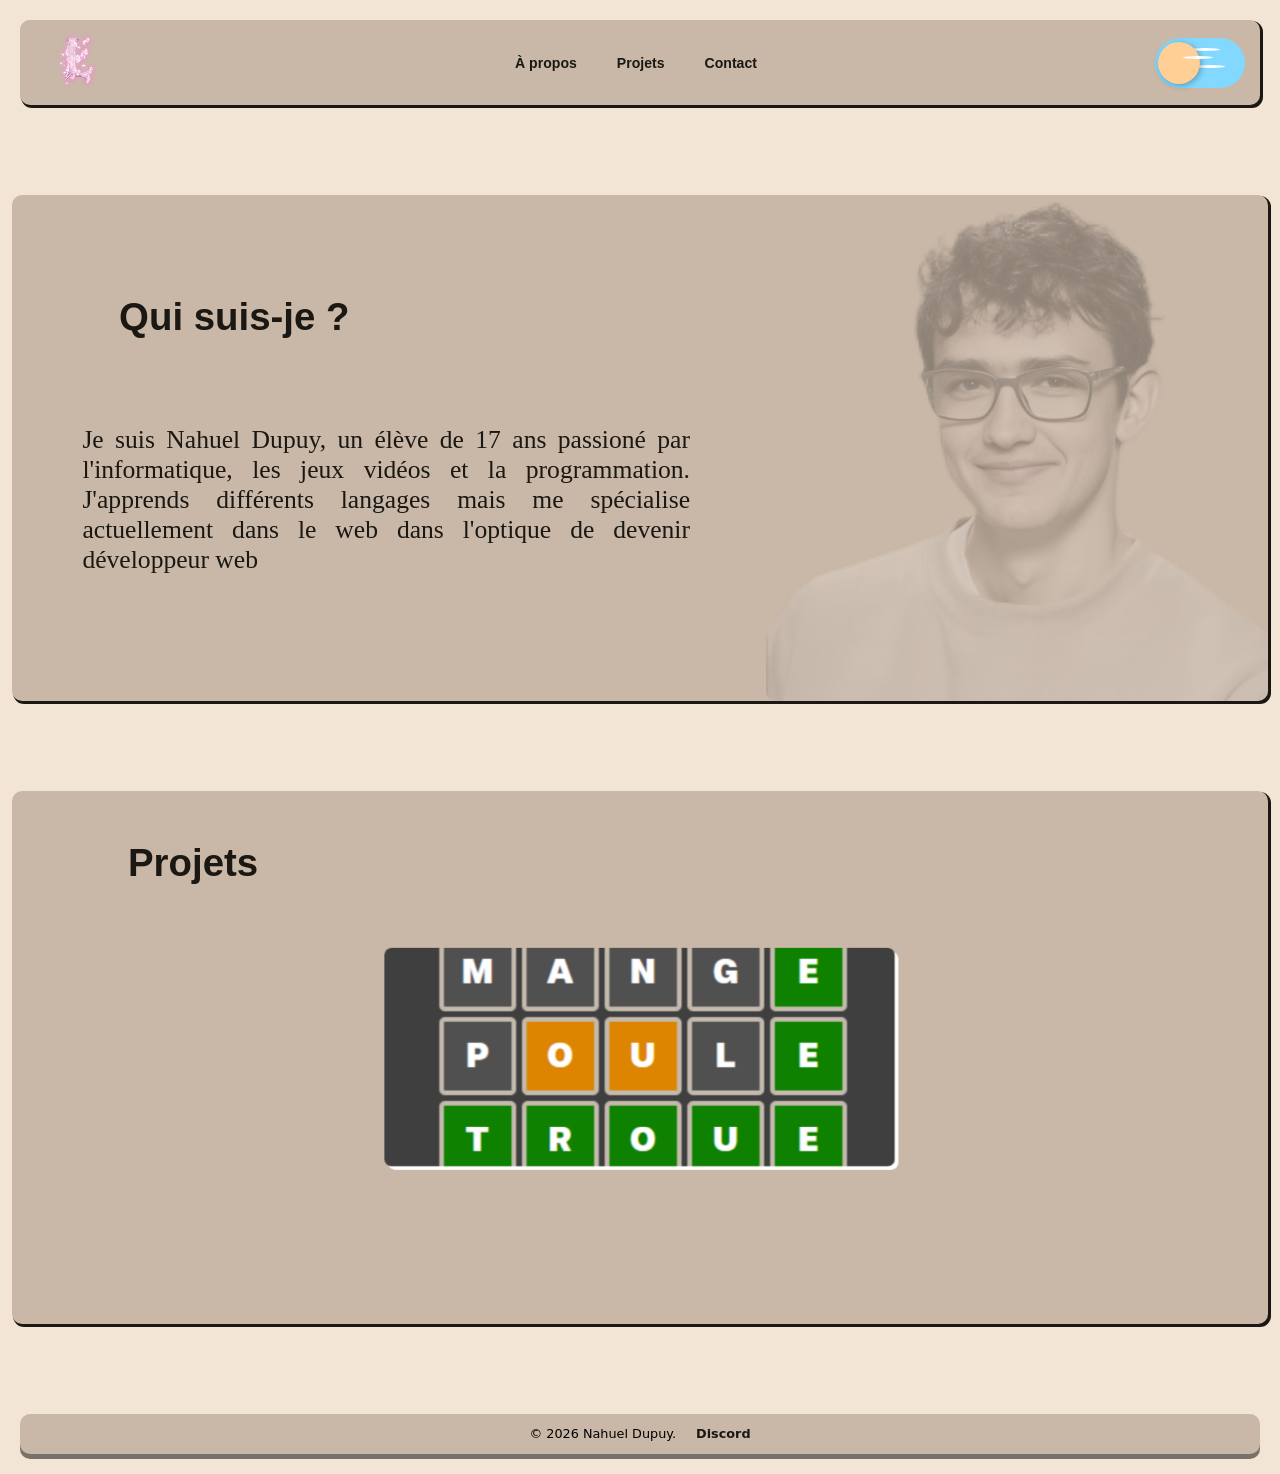
==== main/index.html @ 595ccc43 "structure" ====
<!DOCTYPE html>
<html lang="fr">

<head>
    <meta charset="UTF-8">
    <meta name="viewport" content="width=device-width, initial-scale=1.0">
    <title>Leuhan Hub</title> <!-- Site : leuhanhub.fr-->
    <link rel="stylesheet" href="style.css">
    <script src="script.js" defer></script>
    <link rel="icon" type="image/png" href="assets/logo.png">
</head>

<body>
    <header> <!-- Menu de navigation -->
        <nav class="menu">
            <div class="burger">
                    <label class="hamburger">
                        <input type="checkbox" />
                        <svg viewBox="0 0 32 32">
                            <path class="line line-top-bottom"
                                d="M27 10 13 10C10.8 10 9 8.2 9 6 9 3.5 10.8 2 13 2 15.2 2 17 3.8 17 6L17 26C17 28.2 18.8 30 21 30 23.2 30 25 28.2 25 26 25 23.8 23.2 22 21 22L7 22">
                            </path>
                            <path class="line" d="M7 16 27 16"></path>
                        </svg>
                    </label>
                <ul id="burger_links">
                <li><a href="#about"><b>À propos</b></a></li>
                <li><a href="#projects"><b>Projets</b></a></li>
                <li><a href="#contact"><b>Contact</b></a></li>
            </ul>
            </div>
            <a onclick="window.scrollTo({ top: 0, behavior: 'smooth' })" class="logo">
                <img src="../assets/logo.png" alt="Logo de Leuhan">
            </a>
            <ul id="links">
                <li><a href="#about"><b>À propos</b></a></li>
                <li><a href="#projects"><b>Projets</b></a></li>
                <li><a href="#contact"><b>Contact</b></a></li>
            </ul>
            <div class="theme-toggle">
                <div class="toggleWrapper">
                    <input class="input" id="dn" type="checkbox" checked />
                    <label class="toggle" for="dn">
                        <span class="toggle__handler">
                            <span class="crater crater--1"></span>
                            <span class="crater crater--2"></span>
                            <span class="crater crater--3"></span>
                        </span>
                        <span class="star star--1"></span>
                        <span class="star star--2"></span>
                        <span class="star star--3"></span>
                        <span class="star star--4"></span>
                        <span class="star star--5"></span>
                        <span class="star star--6"></span>
                    </label>
                </div>
            </div>
        </nav>
    </header>
    <section id="about">
        <div class="intro">
            <h1>Qui suis-je ?</h1>
            <br>
            <p>
                Je suis Nahuel Dupuy, un élève de 17 ans passioné par l'informatique, les jeux vidéos et la
                programmation.
                J'apprends différents langages mais me spécialise actuellement dans le web dans l'optique de devenir
                développeur web
            </p>

            <!-- <div class="card">
                <div class="caption">
                    <h3>Nahuel Dupuy</h3>
                    <p>élève</p>
                </div>
            </div> -->
        </div>
        <div class="img"></div>
    </section>
    <section id="projects">
        <h1 style="z-index: 5;">Projets</h1>
        <div class="table">
            <div class="arrow" id="left_arrow"></div>
            <div class="carousel">
                <div class="carousel-track">
                    <a class="carousel-item" id="slide1" href="/games/wordle/">
                        <div class="carousel-caption">
                            <h3>Wordle</h3>
                            <p>Jeu inspiré du Motus, créé en HTML, CSS et JavaScript.</p>
                        </div>
                    </a>
                    <!-- <div class="carousel-item" id="slide2" onclick="" target="_blank">
                        <div class="carousel-caption">
                            <h3>à venir</h3>
                            <p>à venir</p>
                        </div> -->
                </div>
            </div>
            <div class="arrow" id="right_arrow"></div>
        </div>
    </section>
    <footer id="contact">
        <p>© 2026 Nahuel Dupuy.</p>
        <ul>
            <li>
                <a href="https://discord.com/users/343435951621537792" target="_blank">Discord</a>
            </li>
            <!-- <li>
                <a href="mailto:support@leuhan.xyz" target="_blank">Email</a>
            </li> -->
        </ul>
    </footer>
    <div class="top_button" id="top_button">
        <button class="button" onclick="window.scrollTo({ top: 0, behavior: 'smooth' })">
            <svg viewBox="0 0 384 512" class="svgIcon">
                <path
                    d="M214.6 41.4c-12.5-12.5-32.8-12.5-45.3 0l-160 160c-12.5 12.5-12.5 32.8 0 45.3s32.8 12.5 45.3 0L160 141.2V448c0 17.7 14.3 32 32 32s32-14.3 32-32V141.2L329.4 246.6c12.5 12.5 32.8 12.5 45.3 0s12.5-32.8 0-45.3l-160-160z">
                </path>
            </svg>
        </button>
    </div>
</body>

</html>
---- main/style.css ----
:root {
    --primary: #f2e5d5;
    --secondary: #c9b8a7;
    --text-color: #1b1813;
    --selection: #b55bff;
}

@font-face {
    font-family: 'Nevanta';
    src: "../assets/NevantaExtraBold-9MdV5.otf";
}

@font-face {
    font-family: 'Numbers';
    src: "../assets/MomcakeThin-9Y6aZ.otf";
}

html {
    scroll-padding-top: 80px;
    scroll-behavior: smooth;
    scrollbar-width: none;
    overflow-x: hidden;
}

body {
    display: flex;
    flex-direction: column;
    background-color: var(--primary);
    font-family: 'Nevanta', sans-serif;
    font-size: 1vw;
    padding: 20px;
    margin: 0;
    gap: 10vh;
    align-items: center;
    justify-content: center;
    z-index: 1;
}

.dark-mode {
    --primary: #45362c;
    --secondary: #80735e;
    --text-color: antiquewhite;
}

header {
    position: sticky;
    width: 100%;
    height: fit-content;
    top: 0px;
    background-color: var(--secondary);
    border-radius: 10px;
    text-align: center;
    z-index: 100;
}

.menu {
    display: flex;
    align-items: center;
    justify-content: space-between;
    height: fit-content;
    padding: 0 10px;
    border-radius: 10px;
    background-color: var(--secondary);
    box-shadow: 2px 2px 0px 1px var(--text-color);
    z-index: 100;
}

.menu .logo {
    width: 8vh;
}

.menu ul {
    display: flex;
    gap: 20px;
    list-style: none;
    margin: 0;
    padding: 0;
    flex: 1;
    justify-content: center;
}

.theme-toggle {
    position: static;
    display: flex;
    align-items: center;
    background-color: transparent;
}

.logo img {
    width: 100%;
    height: auto;
}

.menu a {
    text-decoration: none;
    color: var(--text-color);
    border-radius: 5px;
    font-size: 1.1em;
    padding: 5px 10px;
    transition: 0.2s;
    cursor: pointer;
}

.menu a:hover:not(.logo) {
    background-color: var(--primary);
    color: var(--selection);
    transition: all 0.2s ease;
}

.menu ul li {
    display: inline-block;
    width: fit-content;
}

.toggleWrapper {
    display: flex;
    position: relative;
    padding: 5px;
    transform: none;
}

.toggleWrapper .input {
    display: none;
    position: absolute;
}

.toggle {
    cursor: pointer;
    display: inline-block;
    position: relative;
    width: 90px;
    height: 50px;
    background-color: #83d8ff;
    align-content: center;
    justify-content: center;
    border-radius: 84px;
    transition: background-color 200ms cubic-bezier(0.445, 0.05, 0.55, 0.95);
}

.toggle__handler {
    display: inline-block;
    z-index: 1;
    width: 47%;
    aspect-ratio: 1/1;
    background-color: #ffcf96;
    border-radius: 50px;
    box-shadow: 0 2px 6px rgba(0, 0, 0, 0.3);
    transition: all 400ms cubic-bezier(0.68, -0.55, 0.265, 1.55);
    position: absolute;
    left: 3px;
    transform: translateY(-50%) rotate(-45deg);
}

.toggle__handler .crater {
    position: absolute;
    background-color: #e8cda5;
    opacity: 0;
    transition: opacity 200ms ease-in-out;
    border-radius: 100%;
}

.toggle__handler .crater--1 {
    top: 18px;
    left: 10px;
    width: 4px;
    height: 4px;
}

.toggle__handler .crater--2 {
    top: 28px;
    left: 22px;
    width: 6px;
    height: 6px;
}

.toggle__handler .crater--3 {
    top: 10px;
    left: 25px;
    width: 8px;
    height: 8px;
}

.star {
    position: absolute;
    background-color: #fff;
    transition: all 300ms cubic-bezier(0.445, 0.05, 0.55, 0.95);
    border-radius: 50%;
}

.star--1 {
    top: 10px;
    left: 35px;
    z-index: 0;
    width: 30px;
    height: 3px;
}

.star--2 {
    top: 18px;
    left: 28px;
    z-index: 1;
    width: 30px;
    height: 3px;
}

.star--3 {
    top: 27px;
    left: 40px;
    z-index: 0;
    width: 30px;
    height: 3px;
}

.star--4,
.star--5,
.star--6 {
    opacity: 0;
    transition: all 300ms 0 cubic-bezier(0.445, 0.05, 0.55, 0.95);
}

.star--4 {
    top: 16px;
    left: 11px;
    z-index: 0;
    width: 2px;
    height: 2px;
    transform: translate3d(3px, 0, 0);
}

.star--5 {
    top: 32px;
    left: 17px;
    z-index: 0;
    width: 3px;
    height: 3px;
    transform: translate3d(3px, 0, 0);
}

.star--6 {
    top: 36px;
    left: 28px;
    z-index: 0;
    width: 2px;
    height: 2px;
    transform: translate3d(3px, 0, 0);
}

.input:checked+.toggle {
    background-color: #749dd6;
}

.input:checked+.toggle .toggle__handler {
    background-color: #ffe5b5;
    left: calc(50%);
    transform: translateY(-50%) rotate(0);
}

.input:checked+.toggle .toggle__handler .crater {
    opacity: 1;
}

.input:checked+.toggle .star--1 {
    width: 2px;
    height: 2px;
}

.input:checked+.toggle .star--2 {
    width: 4px;
    height: 4px;
    transform: translate3d(-5px, 0, 0);
}

.input:checked+.toggle .star--3 {
    width: 2px;
    height: 2px;
    transform: translate3d(-7px, 0, 0);
}

.input:checked+.toggle .star--4,
.input:checked+.toggle .star--5,
.input:checked+.toggle .star--6 {
    opacity: 1;
    transform: translate3d(0, 0, 0);
}

.input:checked+.toggle .star--4 {
    transition: all 300ms 200ms cubic-bezier(0.445, 0.05, 0.55, 0.95);
}

.input:checked+.toggle .star--5 {
    transition: all 300ms 300ms cubic-bezier(0.445, 0.05, 0.55, 0.95);
}

.input:checked+.toggle .star--6 {
    transition: all 300ms 400ms cubic-bezier(0.445, 0.05, 0.55, 0.95);
}

.theme-toggle {
    transform: scale(1);
    transition: 0.2s ease-out;
}

.theme-toggle:hover {
    transform: scale(1.05);
    transition: 0.2s ease-out;
}

.burger {
    display: none;
    position: absolute;
    right: 10px;

    .hamburger {
        cursor: pointer;
    }

    .hamburger input {
        display: none;
    }

    .hamburger svg {
        /* The size of the SVG defines the overall size */
        height: 3em;
        /* Define the transition for transforming the SVG */
        transition: transform 400ms cubic-bezier(0.4, 0, 0.2, 1);
    }

    .line {
        fill: none;
        stroke: var(--text-color);
        stroke-linecap: round;
        stroke-linejoin: round;
        stroke-width: 3;
        /* Define the transition for transforming the Stroke */
        transition:
            stroke-dasharray 400ms cubic-bezier(0.4, 0, 0.2, 1),
            stroke-dashoffset 400ms cubic-bezier(0.4, 0, 0.2, 1);
    }

    .line-top-bottom {
        stroke-dasharray: 12 63;
    }

    .hamburger input:checked+svg {
        transform: rotate(-45deg);
    }

    .hamburger input:checked+svg .line-top-bottom {
        stroke-dasharray: 20 300;
        stroke-dashoffset: -32.42;
    }

}

section {
    width: 98%;
    height: max-content;
    padding: 50px 20px;
    text-align: center;
    background-color: var(--secondary);
    color: var(--text-color);
    font-family: 'Nevanta', 'Arial', sans-serif;
    border-radius: 10px;
    box-shadow: 2px 2px 0px 1px var(--text-color);
    scroll-margin-top: 5vh;
    overflow: visible;
}

section h1 {
    text-align: start;
    margin-top: 0;
    margin-right: 50%;
}

#about {
    display: flex;
    position: relative;
    align-items: center;
    justify-content: space-between;
    gap: 20px;
}

.intro {
    display: flex;
    width: 50%;
    padding: 50px;
    flex-direction: column;
    align-items: center;
    justify-content: space-between;
    font-size: 2em;
}

.intro p {
    font-family: cursive;
    display: block;
    text-align: justify;
}

#about .img {
    display: block;
    position: absolute;
    bottom: 0px;
    right: 0px;
    width: 40%;
    height: 100%;
    background-image: url("../assets/profile.png");
    background-size: cover;
    background-position: center 20%;
    border-radius: 10px;
    transition: all 0.2s ease;
    z-index: 3;
    filter: grayscale(0.7);
    opacity: 0.3;
}

::selection {
    color: var(--selection);
}

#projects {
    gap: 50px;
    overflow-x: hidden;
    align-items: center;
    justify-content: center;
}

 #projects h1 {
    position: absolute;
     font-size: 3em;
     left: 10%;
 }


.carousel {
    position: relative;
    overflow: hidden;
    width: 100%;
    padding: 60px 100%;
    scale: 0.7;
    font-size: 1.2vw;
}


.carousel-track {
    display: flex;
    gap: 0px;
    transition: transform 0.6s cubic-bezier(0.22, 1, 0.36, 1);
    will-change: transform;
}




#projects .table {
    display: grid;
    width: 100%;
    grid-template-columns: 1fr 3fr 1fr;
    align-items: center;
    justify-items: center;
}

#projects .arrow {
    display: block;
    content: url('../assets/arrow.svg');
    scale: 2 2;
    border-radius: 5px;
    cursor: pointer;
    transition: all 0.2s ease;
    z-index: 3;
}

#projects .arrow:hover {
    scale: 2.2 2.2;
}

#left_arrow {
    opacity: 0;
    cursor: default;
    transform: scaleX(-1);
}

.carousel-item {
    display: flex;
    flex-direction: column;
    width: 80%;
    aspect-ratio: 7/3;
    background-image: linear-gradient(45deg, rgba(0, 145, 255, 1) 0%, rgba(163, 92, 250, 1) 50%, rgba(255, 143, 249, 1) 100%);
    background-size: cover;
    background-position: center;
    box-shadow: 5px 5px 0px rgb(255, 255, 255);
    text-decoration: none;
    color: #1b1813;
    border-radius: 10px;
    position: relative;
    text-align: center;
    justify-content: end;
    transition: all 0.2s ease;
    overflow: hidden;
    min-width: 100%;
    flex: 0 0 70%;
    /* largeur de la slide centrale */
    opacity: 1;
    transform: scale(0.65);
    transition:
        transform 0.6s cubic-bezier(0.22, 1, 0.36, 1),
        opacity 0.4s ease,
        box-shadow 0.2s ease;
    z-index: 2;
    filter: blur(10px);
}

.carousel-item .carousel-caption {
    display: block;
    width: 100%;
    height: 0%;
    background-color: rgba(255, 242, 225, 0.5);
    backdrop-filter: blur(10px);
    font-weight: 700;
    font-size: 1.3em;
    text-transform: capitalize;
    transition: all 0.2s ease;

    h3 {
        color: rgb(154, 76, 255);
    }
}

.carousel-item.active {
    opacity: 1;
    transform: scale(1);
    z-index: 2;
    filter: blur(0px);
    cursor: pointer;
}

#slide1 {
    background-image: url("../assets/wordle-background.png");
}

.carousel-item.active:hover {
    transform: scale(1.05) rotate(-2deg);
    box-shadow: -20px 20px 5px rgb(0, 0, 0);
    transition: all 0.2s ease;

    .carousel-caption {
        height: 40%;
        transition: all 0.2s ease;
    }
}

.top_button {
    position: fixed;
    bottom: 100px;
    right: 10px;
    z-index: 1000;
    opacity: 0;
    visibility: visible;
    transform: translateY(50px);
    transition: all 0.4s ease;
}

.button {
    width: 50px;
    height: 50px;
    border-radius: 50%;
    background: linear-gradient(rgb(227, 203, 255), rgba(252, 235, 252, 1));
    border: none;
    font-weight: 600;
    display: flex;
    align-items: center;
    justify-content: center;
    box-shadow: 0px 0px 0px 4px rgba(180, 160, 255, 0.253);
    cursor: pointer;
    transition-duration: 0.3s;
    overflow: hidden;
    position: relative;
}

.svgIcon {
    display: inline-block;
    width: 12px;
    transition-duration: 0.3s;
}

.svgIcon path {
    fill: #7a18e5;
}

.button:hover {
    scale: 1.2;
}

.button:hover .svgIcon {
    animation: bounce 1s infinite ease-in-out;
}

@keyframes bounce {
    0% {
        transform: translateY(0px);
    }

    50% {
        transform: translateY(-10px);
    }

    100% {
        transform: translateY(0px);
    }
}

.button:active .svgIcon {
    transform: translateY(5px);
}

footer {
    display: flex;
    flex-direction: row;
    justify-content: center;
    align-items: center;
    gap: 20px;
    width: 100%;
    text-align: center;
    background-color: var(--secondary);
    border-radius: 10px;
    box-shadow: 0 5px 0px rgba(0, 0, 0, 0.5);
    font-family: system-ui, -apple-system, BlinkMacSystemFont, 'Segoe UI', Roboto, Oxygen, Ubuntu, Cantarell, 'Open Sans', 'Helvetica Neue', sans-serif;
}

footer a {
    color: var(--text-color);
    text-decoration: none;
    font-weight: 600;
}

footer a:hover {
    color: var(--selection);
    transition: 0.2s;
}

footer ul {
    list-style: none;
    padding: 0;
    margin: 0;
    display: flex;
    gap: 20px;
    justify-content: center;
}

@media (max-width: 800px) {

    .menu {
        position: fixed;
        top: 0;
        left: 0;
        width: 100%;
        padding: 0;
        border-radius: 0 0 10px 10px;
        box-shadow: 0 5px 0px var(--text-color);
    }

    .menu #links, .theme-toggle {
        display: none;
    }

    .menu .burger {
        display: block;
        margin-right: 5%;
        scale: 3;
    }
    
    .burger input:checked .menu{
        height: 100vh;
    }

    .burger #burger_links {
        display: none;
    }
    
    #about {
        flex-direction: column;
    }

}

* {
    user-select: none;
}
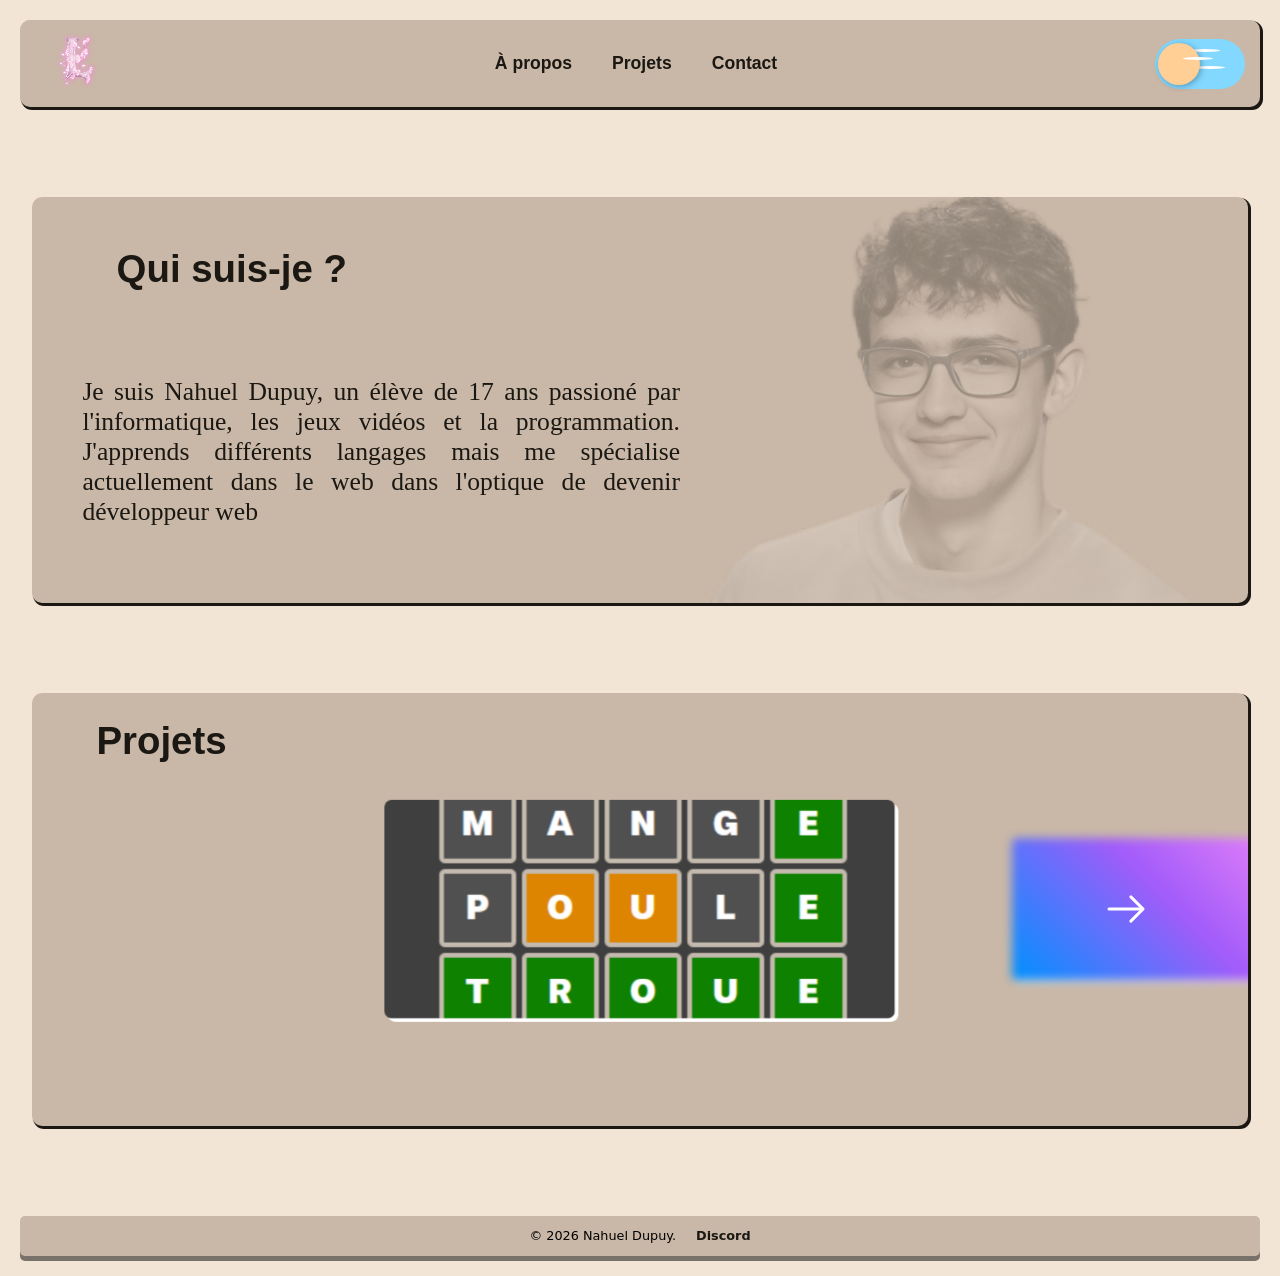
==== commit d29329a9: "port to mobile" ====
--- a/main/index.html
+++ b/main/index.html
@@ -11,27 +11,24 @@
 </head>
 
 <body>
-    <header> <!-- Menu de navigation -->
-        <nav class="menu">
-            <div class="burger">
-                    <label class="hamburger">
-                        <input type="checkbox" />
-                        <svg viewBox="0 0 32 32">
-                            <path class="line line-top-bottom"
-                                d="M27 10 13 10C10.8 10 9 8.2 9 6 9 3.5 10.8 2 13 2 15.2 2 17 3.8 17 6L17 26C17 28.2 18.8 30 21 30 23.2 30 25 28.2 25 26 25 23.8 23.2 22 21 22L7 22">
-                            </path>
-                            <path class="line" d="M7 16 27 16"></path>
-                        </svg>
-                    </label>
-                <ul id="burger_links">
-                <li><a href="#about"><b>À propos</b></a></li>
-                <li><a href="#projects"><b>Projets</b></a></li>
-                <li><a href="#contact"><b>Contact</b></a></li>
-            </ul>
-            </div>
+<header> <!-- Menu de navigation -->
+    <nav class="menu">
+        <div class="pc-menu">
             <a onclick="window.scrollTo({ top: 0, behavior: 'smooth' })" class="logo">
                 <img src="../assets/logo.png" alt="Logo de Leuhan">
             </a>
+            <div class="burger" id="burger_button">
+                <label class="hamburger">
+                    <input type="checkbox" id="burger-check"/>
+                    <svg viewBox="0 0 32 32">
+                        <path class="line line-top-bottom"
+                              d="M27 10 13 10C10.8 10 9 8.2 9 6 9 3.5 10.8 2 13 2 15.2 2 17 3.8 17 6L17 26C17 28.2 18.8 30 21 30 23.2 30 25 28.2 25 26 25 23.8 23.2 22 21 22L7 22">
+                        </path>
+                        <path class="line" d="M7 16 27 16"></path>
+                    </svg>
+                </label>
+            </div>
+
             <ul id="links">
                 <li><a href="#about"><b>À propos</b></a></li>
                 <li><a href="#projects"><b>Projets</b></a></li>
@@ -39,7 +36,7 @@
             </ul>
             <div class="theme-toggle">
                 <div class="toggleWrapper">
-                    <input class="input" id="dn" type="checkbox" checked />
+                    <input class="input" id="dn" type="checkbox" checked/>
                     <label class="toggle" for="dn">
                         <span class="toggle__handler">
                             <span class="crater crater--1"></span>
@@ -55,70 +52,108 @@
                     </label>
                 </div>
             </div>
-        </nav>
-    </header>
-    <section id="about">
-        <div class="intro">
-            <h1>Qui suis-je ?</h1>
-            <br>
-            <p>
-                Je suis Nahuel Dupuy, un élève de 17 ans passioné par l'informatique, les jeux vidéos et la
-                programmation.
-                J'apprends différents langages mais me spécialise actuellement dans le web dans l'optique de devenir
-                développeur web
-            </p>
-
-            <!-- <div class="card">
-                <div class="caption">
-                    <h3>Nahuel Dupuy</h3>
-                    <p>élève</p>
-                </div>
-            </div> -->
         </div>
-        <div class="img"></div>
-    </section>
-    <section id="projects">
-        <h1 style="z-index: 5;">Projets</h1>
-        <div class="table">
-            <div class="arrow" id="left_arrow"></div>
-            <div class="carousel">
-                <div class="carousel-track">
-                    <a class="carousel-item" id="slide1" href="/games/wordle/">
-                        <div class="carousel-caption">
-                            <h3>Wordle</h3>
-                            <p>Jeu inspiré du Motus, créé en HTML, CSS et JavaScript.</p>
-                        </div>
-                    </a>
-                    <!-- <div class="carousel-item" id="slide2" onclick="" target="_blank">
-                        <div class="carousel-caption">
-                            <h3>à venir</h3>
-                            <p>à venir</p>
-                        </div> -->
-                </div>
+        <div class="mobile-menu" id="mobile-menu">
+            <ul id="burger_links">
+                <li><a href="#about"><b>À propos</b></a></li>
+                <li><a href="#projects"><b>Projets</b></a></li>
+                <li><a href="#contact"><b>Contact</b></a></li>
+            </ul>
+        </div>
+    </nav>
+</header>
+<section id="about">
+    <div class="intro">
+        <h1>Qui suis-je ?</h1>
+        <br>
+        <p>
+            Je suis Nahuel Dupuy, un élève de 17 ans passioné par l'informatique, les jeux vidéos et la
+            programmation.
+            J'apprends différents langages mais me spécialise actuellement dans le web dans l'optique de devenir
+            développeur web
+        </p>
+    </div>
+    <div class="img"></div>
+</section>
+<section id="projects">
+    <h1 style="z-index: 5;">Projets</h1>
+    <div class="table">
+        <div class="arrow" id="left_arrow"></div>
+        <div class="carousel">
+            <div class="carousel-track">
+                <a class="carousel-item" id="slide1" href="/games/wordle/">
+                    <div class="carousel-caption">
+                        <h3>Wordle</h3>
+                        <p>Jeu inspiré du Motus, créé en HTML, CSS et JavaScript.</p>
+                    </div>
+                </a>
+                <a class="carousel-item" id="slide2" onclick="" target="_blank">
+                    <div class="carousel-caption">
+                        <h3>Titre</h3>
+                        <p>Caption</p>
+                    </div>
+                </a>
+                <a class="carousel-item" id="slide2" onclick="" target="_blank">
+                    <div class="carousel-caption">
+                        <h3>Titre</h3>
+                        <p>Caption</p>
+                    </div>
+                </a>
+                <a class="carousel-item" id="slide2" onclick="" target="_blank">
+                    <div class="carousel-caption">
+                        <h3>Titre</h3>
+                        <p>Caption</p>
+                    </div>
+                </a>
+                <a class="carousel-item" id="slide2" onclick="" target="_blank">
+                    <div class="carousel-caption">
+                        <h3>Titre</h3>
+                        <p>Caption</p>
+                    </div>
+                </a>
+                <a class="carousel-item" id="slide2" onclick="" target="_blank">
+                    <div class="carousel-caption">
+                        <h3>Titre</h3>
+                        <p>Caption</p>
+                    </div>
+                </a>
+                <a class="carousel-item" id="slide2" onclick="" target="_blank">
+                    <div class="carousel-caption">
+                        <h3>Titre</h3>
+                        <p>Caption</p>
+                    </div>
+                </a>
+                <a class="carousel-item" id="slide2" onclick="" target="_blank">
+                    <div class="carousel-caption">
+                        <h3>Titre</h3>
+                        <p>Caption</p>
+                    </div>
+                </a>
             </div>
-            <div class="arrow" id="right_arrow"></div>
         </div>
-    </section>
-    <footer id="contact">
-        <p>© 2026 Nahuel Dupuy.</p>
-        <ul>
-            <li>
-                <a href="https://discord.com/users/343435951621537792" target="_blank">Discord</a>
-            </li>
-            <!-- <li>
-                <a href="mailto:support@leuhan.xyz" target="_blank">Email</a>
-            </li> -->
-        </ul>
-    </footer>
-    <div class="top_button" id="top_button">
-        <button class="button" onclick="window.scrollTo({ top: 0, behavior: 'smooth' })">
-            <svg viewBox="0 0 384 512" class="svgIcon">
-                <path
+        <div class="arrow" id="right_arrow"></div>
+    </div>
+</section>
+<footer id="contact">
+    <p>© 2026 Nahuel Dupuy.</p>
+    <ul>
+        <li>
+            <a href="https://discord.com/users/343435951621537792" target="_blank">Discord</a>
+        </li>
+        <!-- <li>
+            <a href="mailto:support@leuhan.xyz" target="_blank">Email</a>
+        </li> -->
+    </ul>
+</footer>
+<div class="top_button" id="top_button">
+    <button class="button" onclick="window.scrollTo({ top: 0, behavior: 'smooth' })">
+        <svg viewBox="0 0 384 512" class="svgIcon">
+            <path
                     d="M214.6 41.4c-12.5-12.5-32.8-12.5-45.3 0l-160 160c-12.5 12.5-12.5 32.8 0 45.3s32.8 12.5 45.3 0L160 141.2V448c0 17.7 14.3 32 32 32s32-14.3 32-32V141.2L329.4 246.6c12.5 12.5 32.8 12.5 45.3 0s12.5-32.8 0-45.3l-160-160z">
-                </path>
-            </svg>
-        </button>
-    </div>
+            </path>
+        </svg>
+    </button>
+</div>
 </body>
 
 </html>
--- a/main/style.css
+++ b/main/style.css
@@ -46,7 +46,7 @@
     position: sticky;
     width: 100%;
     height: fit-content;
-    top: 0px;
+    top: 0;
     background-color: var(--secondary);
     border-radius: 10px;
     text-align: center;
@@ -54,7 +54,8 @@
 }
 
 .menu {
-    display: flex;
+    display: grid;
+    grid-template-columns: 1fr;
     align-items: center;
     justify-content: space-between;
     height: fit-content;
@@ -63,6 +64,40 @@
     background-color: var(--secondary);
     box-shadow: 2px 2px 0px 1px var(--text-color);
     z-index: 100;
+    --menu-height : height;
+    transition: all 0.5s;
+}
+
+.pc-menu {
+    display: flex;
+    width: 100%;
+    align-items: center;
+    height: fit-content;
+    justify-content: space-between;
+    transition: all 0.5s;
+}
+
+.mobile-menu {
+    display: flex;
+    position: absolute;
+    z-index: 10;
+    width: fit-content;
+    padding: 10px;
+    padding-block-start: 40px;
+    font-size: 1vw;
+    border-radius: 10px;
+    scale: 1;
+    transform: translateY(-10px);
+    opacity: 0;
+    visibility: hidden;
+    transition: all 0.2s ease-in-out;
+}
+
+.mobile-menu ul {
+    display: flex;
+    flex-direction: column;
+    align-items: center;
+    justify-content: center;
 }
 
 .menu .logo {
@@ -95,7 +130,7 @@
     text-decoration: none;
     color: var(--text-color);
     border-radius: 5px;
-    font-size: 1.1em;
+    font-size: 1.1rem;
     padding: 5px 10px;
     transition: 0.2s;
     cursor: pointer;
@@ -215,7 +250,7 @@
 .star--5,
 .star--6 {
     opacity: 0;
-    transition: all 300ms 0 cubic-bezier(0.445, 0.05, 0.55, 0.95);
+    transition: all 300ms cubic-bezier(0.445, 0.05, 0.55, 0.95);
 }
 
 .star--4 {
@@ -332,20 +367,19 @@
         stroke-linejoin: round;
         stroke-width: 3;
         /* Define the transition for transforming the Stroke */
-        transition:
-            stroke-dasharray 400ms cubic-bezier(0.4, 0, 0.2, 1),
-            stroke-dashoffset 400ms cubic-bezier(0.4, 0, 0.2, 1);
+        transition: stroke-dasharray 400ms cubic-bezier(0.4, 0, 0.2, 1),
+        stroke-dashoffset 400ms cubic-bezier(0.4, 0, 0.2, 1);
     }
 
     .line-top-bottom {
         stroke-dasharray: 12 63;
     }
 
-    .hamburger input:checked+svg {
+    .hamburger input:checked + svg {
         transform: rotate(-45deg);
     }
 
-    .hamburger input:checked+svg .line-top-bottom {
+    .hamburger input:checked + svg .line-top-bottom {
         stroke-dasharray: 20 300;
         stroke-dashoffset: -32.42;
     }
@@ -355,7 +389,7 @@
 section {
     width: 98%;
     height: max-content;
-    padding: 50px 20px;
+    padding: 20px;
     text-align: center;
     background-color: var(--secondary);
     color: var(--text-color);
@@ -370,10 +404,15 @@
     text-align: start;
     margin-top: 0;
     margin-right: 50%;
+    font-size: 3vw;
 }
 
 #about {
-    display: flex;
+    display: grid;
+    height: fit-content;
+    padding: 0;
+    grid-template-columns: 1fr 1fr;
+    grid-template-rows: 1fr;
     position: relative;
     align-items: center;
     justify-content: space-between;
@@ -382,33 +421,32 @@
 
 .intro {
     display: flex;
-    width: 50%;
+    width: 100%;
     padding: 50px;
     flex-direction: column;
     align-items: center;
     justify-content: space-between;
-    font-size: 2em;
+    font-size: 2vw;
 }
 
 .intro p {
     font-family: cursive;
     display: block;
+    width: 100%;
     text-align: justify;
 }
 
 #about .img {
     display: block;
-    position: absolute;
-    bottom: 0px;
-    right: 0px;
-    width: 40%;
+    width: 100%;
     height: 100%;
     background-image: url("../assets/profile.png");
-    background-size: cover;
+    background-size: 80%;
+    background-repeat: no-repeat;
     background-position: center 20%;
     border-radius: 10px;
     transition: all 0.2s ease;
-    z-index: 3;
+    z-index: 1;
     filter: grayscale(0.7);
     opacity: 0.3;
 }
@@ -418,17 +456,18 @@
 }
 
 #projects {
+    padding: 0;
     gap: 50px;
     overflow-x: hidden;
     align-items: center;
     justify-content: center;
 }
 
- #projects h1 {
+#projects h1 {
     position: absolute;
-     font-size: 3em;
-     left: 10%;
- }
+    font-size: 3em;
+    margin: 2% 0 0 5%;
+}
 
 
 .carousel {
@@ -443,7 +482,7 @@
 
 .carousel-track {
     display: flex;
-    gap: 0px;
+    gap: 40px;
     transition: transform 0.6s cubic-bezier(0.22, 1, 0.36, 1);
     will-change: transform;
 }
@@ -507,6 +546,7 @@
         box-shadow 0.2s ease;
     z-index: 2;
     filter: blur(10px);
+    pointer-events: none;
 }
 
 .carousel-item .carousel-caption {
@@ -526,6 +566,7 @@
 }
 
 .carousel-item.active {
+    pointer-events: all;
     opacity: 1;
     transform: scale(1);
     z-index: 2;
@@ -550,7 +591,7 @@
 
 .top_button {
     position: fixed;
-    bottom: 100px;
+    bottom: 50px;
     right: 10px;
     z-index: 1000;
     opacity: 0;
@@ -579,7 +620,8 @@
 .svgIcon {
     display: inline-block;
     width: 12px;
-    transition-duration: 0.3s;
+    transform: translateY(0);
+    transition: transform 0.3s ease-in-out;
 }
 
 .svgIcon path {
@@ -591,7 +633,7 @@
 }
 
 .button:hover .svgIcon {
-    animation: bounce 1s infinite ease-in-out;
+    animation: bounce 0.5s infinite alternate ease-in-out;
 }
 
 @keyframes bounce {
@@ -599,12 +641,8 @@
         transform: translateY(0px);
     }
 
-    50% {
+    100% {
         transform: translateY(-10px);
-    }
-
-    100% {
-        transform: translateY(0px);
     }
 }
 
@@ -620,8 +658,9 @@
     gap: 20px;
     width: 100%;
     text-align: center;
+    font-size: 1vw;
     background-color: var(--secondary);
-    border-radius: 10px;
+    border-radius: 5px;
     box-shadow: 0 5px 0px rgba(0, 0, 0, 0.5);
     font-family: system-ui, -apple-system, BlinkMacSystemFont, 'Segoe UI', Roboto, Oxygen, Ubuntu, Cantarell, 'Open Sans', 'Helvetica Neue', sans-serif;
 }
@@ -646,42 +685,92 @@
     justify-content: center;
 }
 
-@media (max-width: 800px) {
-
-    .menu {
-        position: fixed;
-        top: 0;
-        left: 0;
-        width: 100%;
-        padding: 0;
-        border-radius: 0 0 10px 10px;
-        box-shadow: 0 5px 0px var(--text-color);
-    }
-
-    .menu #links, .theme-toggle {
-        display: none;
-    }
-
-    .menu .burger {
-        display: block;
-        margin-right: 5%;
-        scale: 3;
-    }
-    
-    .burger input:checked .menu{
-        height: 100vh;
-    }
-
-    .burger #burger_links {
-        display: none;
-    }
-    
-    #about {
-        flex-direction: column;
-    }
-
-}
-
 * {
     user-select: none;
+}
+
+@media (max-width: 800px) {
+
+    .menu #links, .menu .theme-toggle {
+        display: none;
+    }
+
+    .menu .burger {
+        position: relative;
+        display: block;
+        scale: 3;
+    }
+
+    section h1{
+        text-align: center;
+        margin: auto;
+        font-size: 10vw
+    }
+    #about {
+        grid-template-columns: 80%;
+        grid-template-rows: 50% 50%;
+        align-content: center;
+        align-items: center;
+        justify-items: center;
+        font-size: 5vw;
+    }
+
+    #about .intro {
+        text-align: center;
+        padding: 0;
+        width: 100%;
+        align-items: center;
+        justify-content: center;
+        font-size: 1em
+    }
+
+    .intro p {
+        text-align: center;
+        width: 100%;
+        font-size: 1em
+    }
+
+    #about .img {
+        position: relative;
+        width: 100%;
+        height: 400px;
+        background-size: 80%;
+        margin: auto;
+    }
+
+    #projects h1 {
+        position: relative;
+        left: 0;
+    }
+
+    #projects .carousel {
+        padding: 20px 50%;
+        scale: 1;
+    }
+
+    #projects .carousel-item {
+        box-shadow: 2px 2px 0 white;
+    }
+
+    .carousel-item .carousel-caption{
+        height: 40%;
+    }
+
+    .carousel-item.active:hover {
+        box-shadow: 2px 2px 0 white;
+        transform: scale(1) rotate(0deg);
+    }
+
+    .carousel-item.active:hover {
+        transform: scale(1.05) rotate(-2deg);
+        box-shadow: -20px 20px 5px rgb(0, 0, 0);
+        transition: all 0.2s ease;
+    }
+
+    footer {
+        font-size: 2vw;
+        position: relative;
+        width: 100%;
+        padding: 20px 0;
+    }
 }
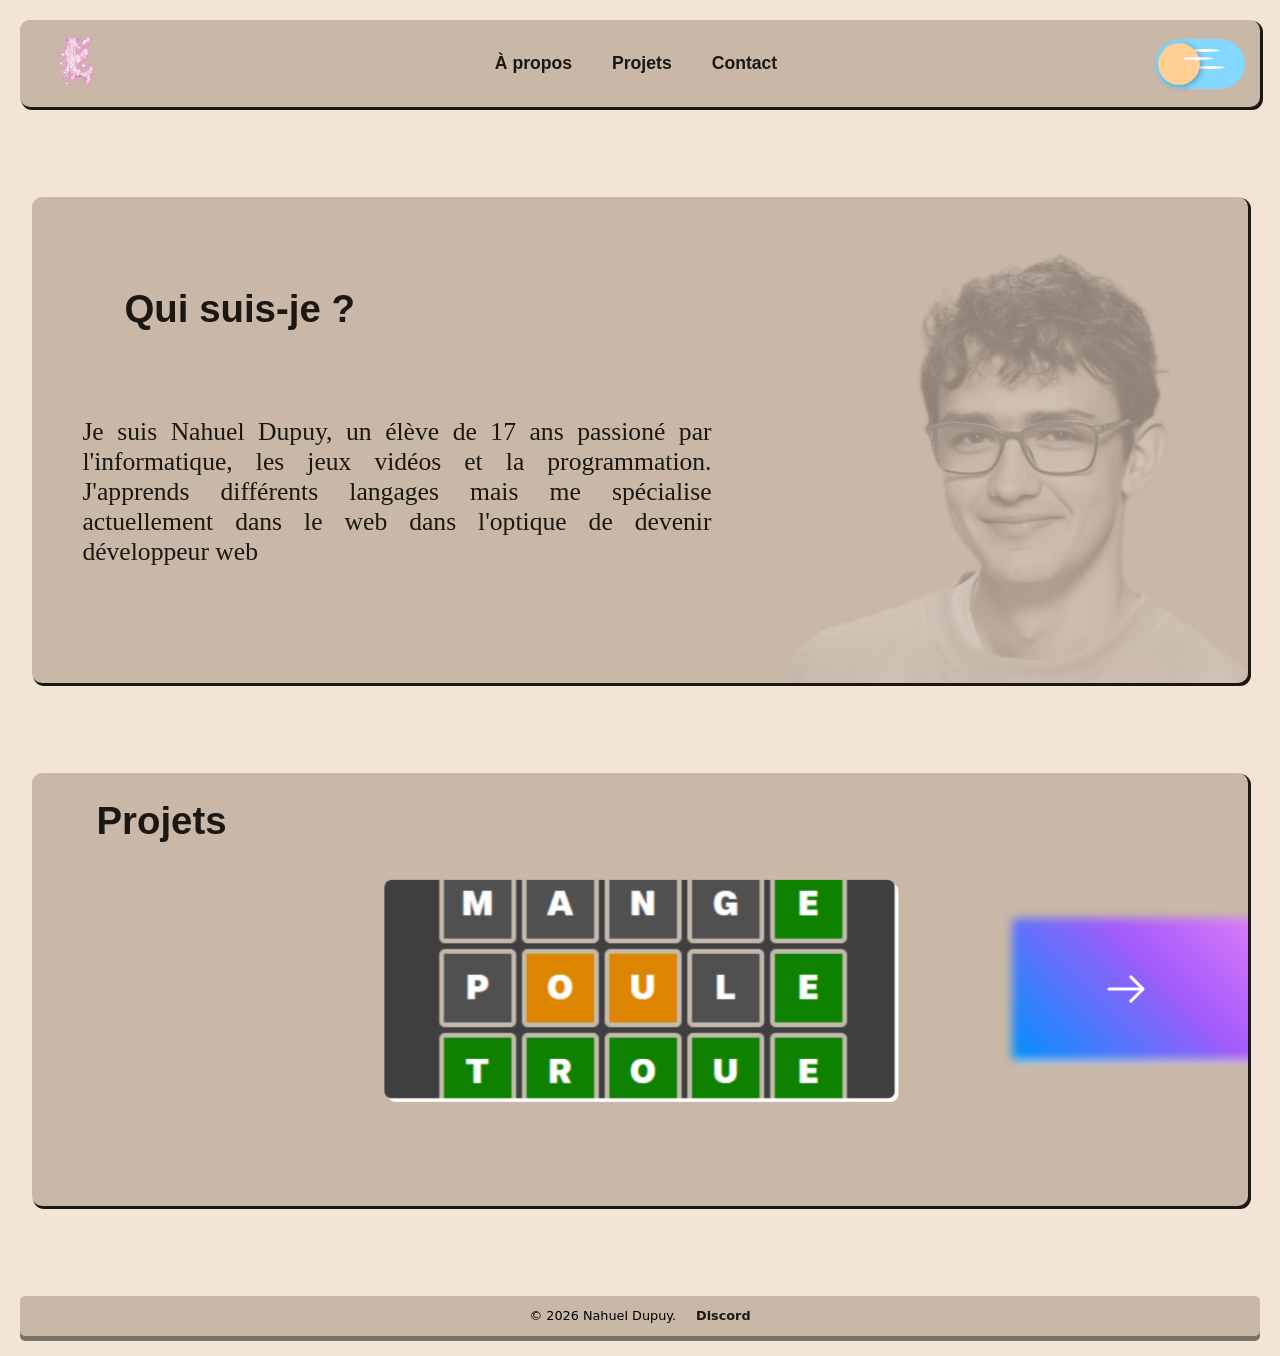
==== commit 65a7fe32: "ça marche enfin" ====
--- a/main/index.html
+++ b/main/index.html
@@ -73,7 +73,9 @@
             développeur web
         </p>
     </div>
-    <div class="img"></div>
+    <div class="img">
+        <img src="../assets/profile.png" alt="Photo de profil de Nahuel Dupuy">
+    </div>
 </section>
 <section id="projects">
     <h1 style="z-index: 5;">Projets</h1>
--- a/main/style.css
+++ b/main/style.css
@@ -42,6 +42,10 @@
     --text-color: antiquewhite;
 }
 
+/* =====================
+   HEADER & NAVIGATION
+   ===================== */
+
 header {
     position: sticky;
     width: 100%;
@@ -64,7 +68,6 @@
     background-color: var(--secondary);
     box-shadow: 2px 2px 0px 1px var(--text-color);
     z-index: 100;
-    --menu-height : height;
     transition: all 0.5s;
 }
 
@@ -77,20 +80,24 @@
     transition: all 0.5s;
 }
 
+/* Menu burger mobile - dropdown */
 .mobile-menu {
     display: flex;
-    position: absolute;
-    z-index: 10;
-    width: fit-content;
-    padding: 10px;
-    padding-block-start: 40px;
-    font-size: 1vw;
-    border-radius: 10px;
-    scale: 1;
-    transform: translateY(-10px);
+    width: 100%;
+    max-height: 0;
+    overflow: hidden;
     opacity: 0;
     visibility: hidden;
-    transition: all 0.2s ease-in-out;
+    transition: max-height 0.3s ease-in-out, opacity 0.3s ease-in-out, padding 0.3s ease-in-out;
+    padding: 0;
+    transition: 0.2s;
+}
+
+.mobile-menu.open {
+    max-height: 300px;
+    opacity: 1;
+    visibility: visible;
+    padding: 10px 0;
 }
 
 .mobile-menu ul {
@@ -98,6 +105,27 @@
     flex-direction: column;
     align-items: center;
     justify-content: center;
+    gap: 10px;
+    width: 100%;
+    list-style: none;
+    margin: 0;
+    padding: 0;
+}
+
+.mobile-menu ul li a {
+    display: block;
+    text-decoration: none;
+    color: var(--text-color);
+    font-size: 1.3rem;
+    padding: 8px 20px;
+    border-radius: 5px;
+    transition: 0.2s;
+    cursor: pointer;
+}
+
+.mobile-menu ul li a:hover {
+    background-color: var(--primary);
+    color: var(--selection);
 }
 
 .menu .logo {
@@ -146,6 +174,10 @@
     display: inline-block;
     width: fit-content;
 }
+
+/* =====================
+   TOGGLE THEME
+   ===================== */
 
 .toggleWrapper {
     display: flex;
@@ -194,26 +226,9 @@
     border-radius: 100%;
 }
 
-.toggle__handler .crater--1 {
-    top: 18px;
-    left: 10px;
-    width: 4px;
-    height: 4px;
-}
-
-.toggle__handler .crater--2 {
-    top: 28px;
-    left: 22px;
-    width: 6px;
-    height: 6px;
-}
-
-.toggle__handler .crater--3 {
-    top: 10px;
-    left: 25px;
-    width: 8px;
-    height: 8px;
-}
+.toggle__handler .crater--1 { top: 18px; left: 10px; width: 4px; height: 4px; }
+.toggle__handler .crater--2 { top: 28px; left: 22px; width: 6px; height: 6px; }
+.toggle__handler .crater--3 { top: 10px; left: 25px; width: 8px; height: 8px; }
 
 .star {
     position: absolute;
@@ -222,113 +237,31 @@
     border-radius: 50%;
 }
 
-.star--1 {
-    top: 10px;
-    left: 35px;
-    z-index: 0;
-    width: 30px;
-    height: 3px;
-}
-
-.star--2 {
-    top: 18px;
-    left: 28px;
-    z-index: 1;
-    width: 30px;
-    height: 3px;
-}
-
-.star--3 {
-    top: 27px;
-    left: 40px;
-    z-index: 0;
-    width: 30px;
-    height: 3px;
-}
-
-.star--4,
-.star--5,
-.star--6 {
+.star--1 { top: 10px; left: 35px; z-index: 0; width: 30px; height: 3px; }
+.star--2 { top: 18px; left: 28px; z-index: 1; width: 30px; height: 3px; }
+.star--3 { top: 27px; left: 40px; z-index: 0; width: 30px; height: 3px; }
+
+.star--4, .star--5, .star--6 {
     opacity: 0;
     transition: all 300ms cubic-bezier(0.445, 0.05, 0.55, 0.95);
 }
 
-.star--4 {
-    top: 16px;
-    left: 11px;
-    z-index: 0;
-    width: 2px;
-    height: 2px;
-    transform: translate3d(3px, 0, 0);
-}
-
-.star--5 {
-    top: 32px;
-    left: 17px;
-    z-index: 0;
-    width: 3px;
-    height: 3px;
-    transform: translate3d(3px, 0, 0);
-}
-
-.star--6 {
-    top: 36px;
-    left: 28px;
-    z-index: 0;
-    width: 2px;
-    height: 2px;
-    transform: translate3d(3px, 0, 0);
-}
-
-.input:checked+.toggle {
-    background-color: #749dd6;
-}
-
-.input:checked+.toggle .toggle__handler {
-    background-color: #ffe5b5;
-    left: calc(50%);
-    transform: translateY(-50%) rotate(0);
-}
-
-.input:checked+.toggle .toggle__handler .crater {
-    opacity: 1;
-}
-
-.input:checked+.toggle .star--1 {
-    width: 2px;
-    height: 2px;
-}
-
-.input:checked+.toggle .star--2 {
-    width: 4px;
-    height: 4px;
-    transform: translate3d(-5px, 0, 0);
-}
-
-.input:checked+.toggle .star--3 {
-    width: 2px;
-    height: 2px;
-    transform: translate3d(-7px, 0, 0);
-}
-
+.star--4 { top: 16px; left: 11px; z-index: 0; width: 2px; height: 2px; transform: translate3d(3px, 0, 0); }
+.star--5 { top: 32px; left: 17px; z-index: 0; width: 3px; height: 3px; transform: translate3d(3px, 0, 0); }
+.star--6 { top: 36px; left: 28px; z-index: 0; width: 2px; height: 2px; transform: translate3d(3px, 0, 0); }
+
+.input:checked+.toggle { background-color: #749dd6; }
+.input:checked+.toggle .toggle__handler { background-color: #ffe5b5; left: calc(50%); transform: translateY(-50%) rotate(0); }
+.input:checked+.toggle .toggle__handler .crater { opacity: 1; }
+.input:checked+.toggle .star--1 { width: 2px; height: 2px; }
+.input:checked+.toggle .star--2 { width: 4px; height: 4px; transform: translate3d(-5px, 0, 0); }
+.input:checked+.toggle .star--3 { width: 2px; height: 2px; transform: translate3d(-7px, 0, 0); }
 .input:checked+.toggle .star--4,
 .input:checked+.toggle .star--5,
-.input:checked+.toggle .star--6 {
-    opacity: 1;
-    transform: translate3d(0, 0, 0);
-}
-
-.input:checked+.toggle .star--4 {
-    transition: all 300ms 200ms cubic-bezier(0.445, 0.05, 0.55, 0.95);
-}
-
-.input:checked+.toggle .star--5 {
-    transition: all 300ms 300ms cubic-bezier(0.445, 0.05, 0.55, 0.95);
-}
-
-.input:checked+.toggle .star--6 {
-    transition: all 300ms 400ms cubic-bezier(0.445, 0.05, 0.55, 0.95);
-}
+.input:checked+.toggle .star--6 { opacity: 1; transform: translate3d(0, 0, 0); }
+.input:checked+.toggle .star--4 { transition: all 300ms 200ms cubic-bezier(0.445, 0.05, 0.55, 0.95); }
+.input:checked+.toggle .star--5 { transition: all 300ms 300ms cubic-bezier(0.445, 0.05, 0.55, 0.95); }
+.input:checked+.toggle .star--6 { transition: all 300ms 400ms cubic-bezier(0.445, 0.05, 0.55, 0.95); }
 
 .theme-toggle {
     transform: scale(1);
@@ -340,23 +273,20 @@
     transition: 0.2s ease-out;
 }
 
+/* =====================
+   BURGER MENU
+   ===================== */
+
 .burger {
     display: none;
-    position: absolute;
-    right: 10px;
-
-    .hamburger {
-        cursor: pointer;
-    }
-
-    .hamburger input {
-        display: none;
-    }
+    position: relative;
+    right: 0;
+
+    .hamburger { cursor: pointer; }
+    .hamburger input { display: none; }
 
     .hamburger svg {
-        /* The size of the SVG defines the overall size */
         height: 3em;
-        /* Define the transition for transforming the SVG */
         transition: transform 400ms cubic-bezier(0.4, 0, 0.2, 1);
     }
 
@@ -366,25 +296,23 @@
         stroke-linecap: round;
         stroke-linejoin: round;
         stroke-width: 3;
-        /* Define the transition for transforming the Stroke */
-        transition: stroke-dasharray 400ms cubic-bezier(0.4, 0, 0.2, 1),
-        stroke-dashoffset 400ms cubic-bezier(0.4, 0, 0.2, 1);
-    }
-
-    .line-top-bottom {
-        stroke-dasharray: 12 63;
-    }
-
-    .hamburger input:checked + svg {
-        transform: rotate(-45deg);
-    }
-
+        transition:
+            stroke-dasharray 400ms cubic-bezier(0.4, 0, 0.2, 1),
+            stroke-dashoffset 400ms cubic-bezier(0.4, 0, 0.2, 1);
+    }
+
+    .line-top-bottom { stroke-dasharray: 12 63; }
+
+    .hamburger input:checked + svg { transform: rotate(-45deg); }
     .hamburger input:checked + svg .line-top-bottom {
         stroke-dasharray: 20 300;
         stroke-dashoffset: -32.42;
     }
-
-}
+}
+
+/* =====================
+   SECTIONS
+   ===================== */
 
 section {
     width: 98%;
@@ -404,19 +332,24 @@
     text-align: start;
     margin-top: 0;
     margin-right: 50%;
-    font-size: 3vw;
-}
+    font-size: clamp(1.5rem, 3vw, 3rem);
+}
+
+/* =====================
+   SECTION ABOUT
+   ===================== */
 
 #about {
     display: grid;
     height: fit-content;
     padding: 0;
-    grid-template-columns: 1fr 1fr;
+    grid-template-columns: 60% 40%;
     grid-template-rows: 1fr;
     position: relative;
     align-items: center;
     justify-content: space-between;
     gap: 20px;
+    overflow: hidden;
 }
 
 .intro {
@@ -426,7 +359,8 @@
     flex-direction: column;
     align-items: center;
     justify-content: space-between;
-    font-size: 2vw;
+    font-size: clamp(1rem, 2vw, 2rem);
+    box-sizing: border-box;
 }
 
 .intro p {
@@ -439,21 +373,32 @@
 #about .img {
     display: block;
     width: 100%;
-    height: 100%;
+    aspect-ratio: 1/1;
     background-image: url("../assets/profile.png");
-    background-size: 80%;
+    background-size: cover;
     background-repeat: no-repeat;
-    background-position: center 20%;
+    background-position: top;
     border-radius: 10px;
     transition: all 0.2s ease;
     z-index: 1;
     filter: grayscale(0.7);
     opacity: 0.3;
+    min-height: 300px;
+    overflow: hidden;
+}
+
+#about .img img{
+    opacity: 1;
+    visibility: hidden;
 }
 
 ::selection {
     color: var(--selection);
 }
+
+/* =====================
+   SECTION PROJECTS
+   ===================== */
 
 #projects {
     padding: 0;
@@ -465,10 +410,9 @@
 
 #projects h1 {
     position: absolute;
-    font-size: 3em;
+    font-size: clamp(1.5rem, 3em, 5rem);
     margin: 2% 0 0 5%;
 }
-
 
 .carousel {
     position: relative;
@@ -476,9 +420,8 @@
     width: 100%;
     padding: 60px 100%;
     scale: 0.7;
-    font-size: 1.2vw;
-}
-
+    font-size: clamp(0.8rem, 1.2vw, 1.5rem);
+}
 
 .carousel-track {
     display: flex;
@@ -486,9 +429,6 @@
     transition: transform 0.6s cubic-bezier(0.22, 1, 0.36, 1);
     will-change: transform;
 }
-
-
-
 
 #projects .table {
     display: grid;
@@ -508,9 +448,7 @@
     z-index: 3;
 }
 
-#projects .arrow:hover {
-    scale: 2.2 2.2;
-}
+#projects .arrow:hover { scale: 2.2 2.2; }
 
 #left_arrow {
     opacity: 0;
@@ -536,8 +474,6 @@
     transition: all 0.2s ease;
     overflow: hidden;
     min-width: 100%;
-    flex: 0 0 70%;
-    /* largeur de la slide centrale */
     opacity: 1;
     transform: scale(0.65);
     transition:
@@ -560,9 +496,7 @@
     text-transform: capitalize;
     transition: all 0.2s ease;
 
-    h3 {
-        color: rgb(154, 76, 255);
-    }
+    h3 { color: rgb(154, 76, 255); }
 }
 
 .carousel-item.active {
@@ -588,6 +522,10 @@
         transition: all 0.2s ease;
     }
 }
+
+/* =====================
+   BOUTON TOP
+   ===================== */
 
 .top_button {
     position: fixed;
@@ -624,31 +562,21 @@
     transition: transform 0.3s ease-in-out;
 }
 
-.svgIcon path {
-    fill: #7a18e5;
-}
-
-.button:hover {
-    scale: 1.2;
-}
-
-.button:hover .svgIcon {
-    animation: bounce 0.5s infinite alternate ease-in-out;
-}
+.svgIcon path { fill: #7a18e5; }
+
+.button:hover { scale: 1.2; }
+.button:hover .svgIcon { animation: bounce 0.5s infinite alternate ease-in-out; }
 
 @keyframes bounce {
-    0% {
-        transform: translateY(0px);
-    }
-
-    100% {
-        transform: translateY(-10px);
-    }
-}
-
-.button:active .svgIcon {
-    transform: translateY(5px);
-}
+    0%   { transform: translateY(0px); }
+    100% { transform: translateY(-10px); }
+}
+
+.button:active .svgIcon { transform: translateY(5px); }
+
+/* =====================
+   FOOTER
+   ===================== */
 
 footer {
     display: flex;
@@ -658,7 +586,7 @@
     gap: 20px;
     width: 100%;
     text-align: center;
-    font-size: 1vw;
+    font-size: clamp(0.8rem, 1vw, 1.2rem);
     background-color: var(--secondary);
     border-radius: 5px;
     box-shadow: 0 5px 0px rgba(0, 0, 0, 0.5);
@@ -685,92 +613,228 @@
     justify-content: center;
 }
 
-* {
-    user-select: none;
-}
+* { user-select: none; }
+
+/* =====================
+   RESPONSIVE — TABLETTE (≤ 1024px)
+   ===================== */
+
+@media (max-width: 1024px) {
+    body {
+        font-size: 1.5vw;
+        padding: 10px;
+        gap: 6vh;
+    }
+
+    #about {
+        grid-template-columns: 1fr 1fr;
+        min-height: 350px;
+    }
+
+    .intro {
+        font-size: clamp(1rem, 1.8vw, 1.5rem);
+        padding: 30px;
+    }
+
+    .carousel {
+        scale: 0.8;
+        padding: 60px 80%;
+    }
+}
+
+/* =====================
+   RESPONSIVE — MOBILE (≤ 800px)
+   ===================== */
 
 @media (max-width: 800px) {
 
-    .menu #links, .menu .theme-toggle {
-        display: none;
-    }
-
-    .menu .burger {
-        position: relative;
-        display: block;
-        scale: 3;
-    }
-
-    section h1{
-        text-align: center;
+    body {
+        font-size: 4vw;
+        padding: 10px;
+        gap: 5vh;
+    }
+
+    
+    /* ---- Menu ---- */
+    header {
+        position: fixed;
+        top: 0;
+        width: 100%;
+        padding: 20px;
+        z-index: 100;
+    }
+
+    .menu {
+        position: fixed;
+        top: 0;
         margin: auto;
-        font-size: 10vw
-    }
-    #about {
-        grid-template-columns: 80%;
-        grid-template-rows: 50% 50%;
-        align-content: center;
-        align-items: center;
-        justify-items: center;
-        font-size: 5vw;
-    }
-
-    #about .intro {
-        text-align: center;
         padding: 0;
         width: 100%;
+        border-radius: 10px;
+        box-shadow: 2px 2px 0px 1px var(--text-color);
+    }
+
+    .menu #links,
+    .menu .theme-toggle {
+        display: none;
+    }
+
+    .burger {
+        display: flex;
         align-items: center;
         justify-content: center;
-        font-size: 1em
+        margin-right: 15px;
+    }
+
+    /* ---- Section générique ---- */
+
+    section {
+        width: 100%;
+        box-sizing: border-box;
+    }
+
+    section h1 {
+        text-align: center;
+        margin: 0 auto 10px;
+        font-size: clamp(1.8rem, 8vw, 3rem);
+    }
+
+    /* ---- Section About : verticale ---- */
+
+    #about {
+        margin-top: 100px;
+        display: flex;
+        flex-direction: column;
+        align-items: center;
+        justify-content: flex-start;
+        padding: 0;
+        gap: 0;
+        min-height: 520px;
+        overflow: hidden;
+    }
+
+    .intro {
+        padding: 20px 20px 10px;
+        font-size: clamp(0.9rem, 4.5vw, 1.3rem);
+        align-items: center;
+        text-align: center;
+        width: 100%;
+        box-sizing: border-box;
+        flex: 0;
+    }
+
+    .intro h1 {
+        text-align: center;
+        margin: 0 0 10px;
     }
 
     .intro p {
         text-align: center;
+        font-size: 1em;
+    }
+
+    /* L'image touche le bas de la section */
+    #about .img {
+        flex: 1;
         width: 100%;
-        font-size: 1em
-    }
-
-    #about .img {
-        position: relative;
-        width: 100%;
-        height: 400px;
-        background-size: 80%;
-        margin: auto;
-    }
+        min-height: 250px;
+        background-size: 100%;
+        background-position: center top;
+        border-radius: 0 0 10px 10px;
+        margin: 0;
+    }
+
+    /* ---- Section Projects ---- */
 
     #projects h1 {
         position: relative;
         left: 0;
-    }
-
+        margin: 20px auto 10px;
+        text-align: center;
+    }
+
+    /* Les slides actives prennent ≥ 70% de la largeur */
     #projects .carousel {
-        padding: 20px 50%;
+        padding: 20px 100%;
         scale: 1;
-    }
-
-    #projects .carousel-item {
+        font-size: clamp(0.9rem, 3.5vw, 1.2rem);
+        align-items: center;
+        justify-content: center;
+    }
+
+    .carousel-item {
+        width: 70%;
         box-shadow: 2px 2px 0 white;
     }
 
-    .carousel-item .carousel-caption{
+    .carousel-item .carousel-caption {
         height: 40%;
     }
 
-    .carousel-item.active:hover {
-        box-shadow: 2px 2px 0 white;
-        transform: scale(1) rotate(0deg);
-    }
-
-    .carousel-item.active:hover {
-        transform: scale(1.05) rotate(-2deg);
-        box-shadow: -20px 20px 5px rgb(0, 0, 0);
-        transition: all 0.2s ease;
-    }
+    .carousel-item.active {
+        transform: scale(1);
+        box-shadow: 5px 5px 0px rgb(255, 255, 255);
+    }
+
+    .carousel-item.active:active {
+        transform: scale(1.03) rotate(-1deg);
+        box-shadow: -10px 10px 5px rgb(0, 0, 0);
+    }
+
+    /* ---- Footer ---- */
 
     footer {
-        font-size: 2vw;
-        position: relative;
+        font-size: clamp(0.8rem, 3vw, 1rem);
+        padding: 15px 0;
         width: 100%;
-        padding: 20px 0;
-    }
-}+        box-sizing: border-box;
+    }
+}
+
+/* =====================
+   RESPONSIVE — TRÈS PETIT (≤ 480px)
+   ===================== */
+
+@media (max-width: 480px) {
+    body {
+        padding: 8px;
+        gap: 4vh;
+    }
+
+    .burger {
+        scale: 1.5;
+        margin-right: 10px;
+    }
+
+    .intro {
+        font-size: clamp(0.85rem, 4vw, 1.1rem);
+        padding: 15px;
+    }
+
+    #about .img {
+        min-height: 200px;
+        background-size: 100%;
+    }
+
+    #projects .carousel {
+        padding: 20px 10%;
+    }
+
+    .carousel-item {
+        width: 80%;
+    }
+
+    #projects .arrow {
+        scale: 1.5 1.5;
+    }
+
+    #projects .arrow:hover {
+        scale: 1.7 1.7;
+    }
+
+    footer {
+        flex-direction: column;
+        gap: 10px;
+        padding: 15px;
+    }
+}
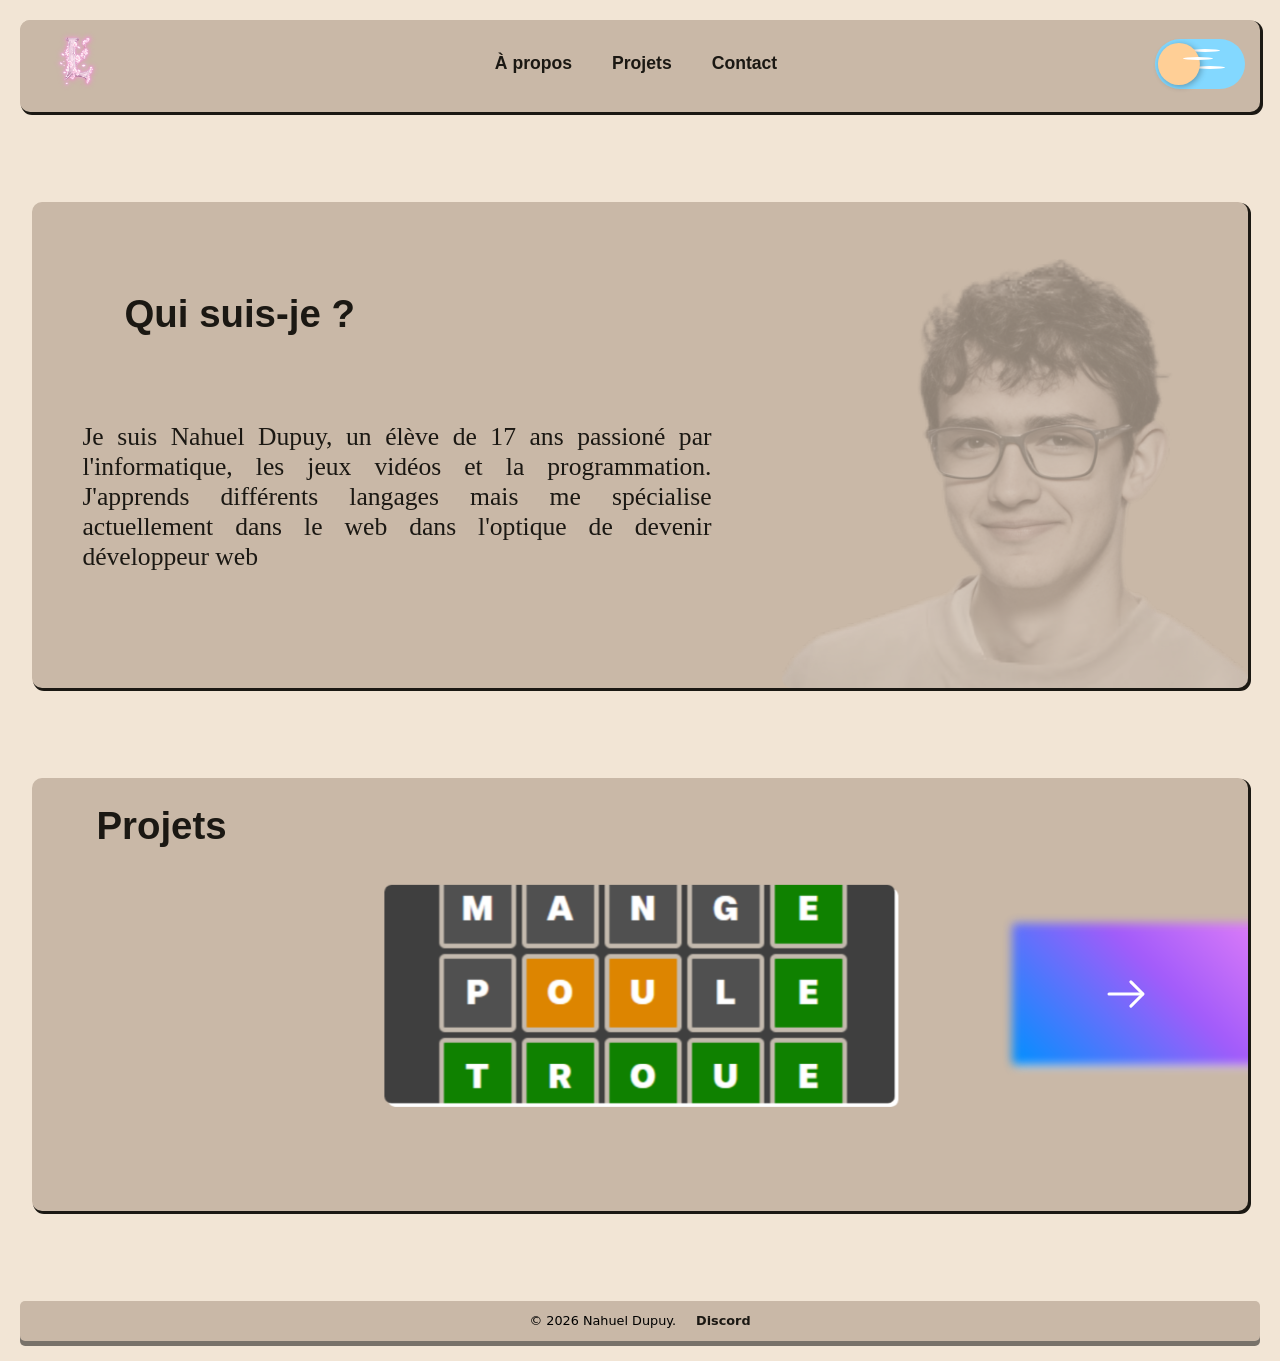
==== commit 2f2bf3bd: "finale + plus de contour bleu sur chrome" ====
--- a/main/index.html
+++ b/main/index.html
@@ -11,151 +11,157 @@
 </head>
 
 <body>
-<header> <!-- Menu de navigation -->
-    <nav class="menu">
-        <div class="pc-menu">
-            <a onclick="window.scrollTo({ top: 0, behavior: 'smooth' })" class="logo">
-                <img src="../assets/logo.png" alt="Logo de Leuhan">
-            </a>
-            <div class="burger" id="burger_button">
-                <label class="hamburger">
-                    <input type="checkbox" id="burger-check"/>
-                    <svg viewBox="0 0 32 32">
-                        <path class="line line-top-bottom"
-                              d="M27 10 13 10C10.8 10 9 8.2 9 6 9 3.5 10.8 2 13 2 15.2 2 17 3.8 17 6L17 26C17 28.2 18.8 30 21 30 23.2 30 25 28.2 25 26 25 23.8 23.2 22 21 22L7 22">
-                        </path>
-                        <path class="line" d="M7 16 27 16"></path>
-                    </svg>
-                </label>
-            </div>
-
-            <ul id="links">
-                <li><a href="#about"><b>À propos</b></a></li>
-                <li><a href="#projects"><b>Projets</b></a></li>
-                <li><a href="#contact"><b>Contact</b></a></li>
-            </ul>
-            <div class="theme-toggle">
-                <div class="toggleWrapper">
-                    <input class="input" id="dn" type="checkbox" checked/>
-                    <label class="toggle" for="dn">
-                        <span class="toggle__handler">
-                            <span class="crater crater--1"></span>
-                            <span class="crater crater--2"></span>
-                            <span class="crater crater--3"></span>
-                        </span>
-                        <span class="star star--1"></span>
-                        <span class="star star--2"></span>
-                        <span class="star star--3"></span>
-                        <span class="star star--4"></span>
-                        <span class="star star--5"></span>
-                        <span class="star star--6"></span>
+    <header> <!-- Menu de navigation -->
+        <nav class="menu">
+            <div class="pc-menu">
+                <a onclick="window.scrollTo({ top: 0, behavior: 'smooth' })" class="logo">
+                    <img src="assets/logo.png" alt="Logo de Leuhan">
+                </a>
+                <div class="burger" id="burger_button">
+                    <label class="hamburger">
+                        <input type="checkbox" id="burger-check" autocomplete="off"/>
+                        <svg viewBox="0 0 32 32">
+                            <path class="line line-top-bottom"
+                                d="M27 10 13 10C10.8 10 9 8.2 9 6 9 3.5 10.8 2 13 2 15.2 2 17 3.8 17 6L17 26C17 28.2 18.8 30 21 30 23.2 30 25 28.2 25 26 25 23.8 23.2 22 21 22L7 22">
+                            </path>
+                            <path class="line" d="M7 16 27 16"></path>
+                        </svg>
                     </label>
                 </div>
+
+                <ul id="links">
+                    <li><a href="#about"><b>À propos</b></a></li>
+                    <li><a href="#projects"><b>Projets</b></a></li>
+                    <li><a href="#contact"><b>Contact</b></a></li>
+                </ul>
+                <div class="theme-toggle">
+                    <div class="toggleWrapper">
+                        <input class="input" id="dn" type="checkbox" checked />
+                        <label class="toggle" for="dn">
+                            <span class="toggle__handler">
+                                <span class="crater crater--1"></span>
+                                <span class="crater crater--2"></span>
+                                <span class="crater crater--3"></span>
+                            </span>
+                            <span class="star star--1"></span>
+                            <span class="star star--2"></span>
+                            <span class="star star--3"></span>
+                            <span class="star star--4"></span>
+                            <span class="star star--5"></span>
+                            <span class="star star--6"></span>
+                        </label>
+                    </div>
+                </div>
             </div>
+            <div class="mobile-menu" id="mobile-menu">
+                <ul id="burger_links">
+                    <li><a href="#about"><b>À propos</b></a></li>
+                    <li><a href="#projects"><b>Projets</b></a></li>
+                    <li><a href="#contact"><b>Contact</b></a></li>
+                    <form action="" method="get">
+                        <select name="theme" id="theme-toggle">
+                            <option value="Clair">☀️ Clair</option>
+                            <option value="Sombre">🌙 Sombre</option>
+                        </select>
+                    </form>
+                </ul>
+            </div>
+        </nav>
+    </header>
+    <section id="about">
+        <div class="intro">
+            <h1>Qui suis-je ?</h1>
+            <br>
+            <p>
+                Je suis Nahuel Dupuy, un élève de 17 ans passioné par l'informatique, les jeux vidéos et la
+                programmation.
+                J'apprends différents langages mais me spécialise actuellement dans le web dans l'optique de devenir
+                développeur web
+            </p>
         </div>
-        <div class="mobile-menu" id="mobile-menu">
-            <ul id="burger_links">
-                <li><a href="#about"><b>À propos</b></a></li>
-                <li><a href="#projects"><b>Projets</b></a></li>
-                <li><a href="#contact"><b>Contact</b></a></li>
-            </ul>
+        <div class="img">
+            <img src="assets/profile.png" alt="Photo de profil de Nahuel Dupuy">
         </div>
-    </nav>
-</header>
-<section id="about">
-    <div class="intro">
-        <h1>Qui suis-je ?</h1>
-        <br>
-        <p>
-            Je suis Nahuel Dupuy, un élève de 17 ans passioné par l'informatique, les jeux vidéos et la
-            programmation.
-            J'apprends différents langages mais me spécialise actuellement dans le web dans l'optique de devenir
-            développeur web
-        </p>
-    </div>
-    <div class="img">
-        <img src="../assets/profile.png" alt="Photo de profil de Nahuel Dupuy">
-    </div>
-</section>
-<section id="projects">
-    <h1 style="z-index: 5;">Projets</h1>
-    <div class="table">
-        <div class="arrow" id="left_arrow"></div>
-        <div class="carousel">
-            <div class="carousel-track">
-                <a class="carousel-item" id="slide1" href="/games/wordle/">
-                    <div class="carousel-caption">
-                        <h3>Wordle</h3>
-                        <p>Jeu inspiré du Motus, créé en HTML, CSS et JavaScript.</p>
-                    </div>
-                </a>
-                <a class="carousel-item" id="slide2" onclick="" target="_blank">
-                    <div class="carousel-caption">
-                        <h3>Titre</h3>
-                        <p>Caption</p>
-                    </div>
-                </a>
-                <a class="carousel-item" id="slide2" onclick="" target="_blank">
-                    <div class="carousel-caption">
-                        <h3>Titre</h3>
-                        <p>Caption</p>
-                    </div>
-                </a>
-                <a class="carousel-item" id="slide2" onclick="" target="_blank">
-                    <div class="carousel-caption">
-                        <h3>Titre</h3>
-                        <p>Caption</p>
-                    </div>
-                </a>
-                <a class="carousel-item" id="slide2" onclick="" target="_blank">
-                    <div class="carousel-caption">
-                        <h3>Titre</h3>
-                        <p>Caption</p>
-                    </div>
-                </a>
-                <a class="carousel-item" id="slide2" onclick="" target="_blank">
-                    <div class="carousel-caption">
-                        <h3>Titre</h3>
-                        <p>Caption</p>
-                    </div>
-                </a>
-                <a class="carousel-item" id="slide2" onclick="" target="_blank">
-                    <div class="carousel-caption">
-                        <h3>Titre</h3>
-                        <p>Caption</p>
-                    </div>
-                </a>
-                <a class="carousel-item" id="slide2" onclick="" target="_blank">
-                    <div class="carousel-caption">
-                        <h3>Titre</h3>
-                        <p>Caption</p>
-                    </div>
-                </a>
+    </section>
+    <section id="projects">
+        <h1 style="z-index: 5;">Projets</h1>
+        <div class="table">
+            <div class="arrow" id="left_arrow"></div>
+            <div class="carousel">
+                <div class="carousel-track">
+                    <a class="carousel-item" id="slide1" href="/games/wordle/">
+                        <div class="carousel-caption">
+                            <h3>Wordle</h3>
+                            <p>Jeu inspiré du Motus, créé en HTML, CSS et JavaScript.</p>
+                        </div>
+                    </a>
+                    <a class="carousel-item" id="slide2" onclick="" target="_blank">
+                        <div class="carousel-caption">
+                            <h3>Titre</h3>
+                            <p>Caption</p>
+                        </div>
+                    </a>
+                    <a class="carousel-item" id="slide2" onclick="" target="_blank">
+                        <div class="carousel-caption">
+                            <h3>Titre</h3>
+                            <p>Caption</p>
+                        </div>
+                    </a>
+                    <a class="carousel-item" id="slide2" onclick="" target="_blank">
+                        <div class="carousel-caption">
+                            <h3>Titre</h3>
+                            <p>Caption</p>
+                        </div>
+                    </a>
+                    <a class="carousel-item" id="slide2" onclick="" target="_blank">
+                        <div class="carousel-caption">
+                            <h3>Titre</h3>
+                            <p>Caption</p>
+                        </div>
+                    </a>
+                    <a class="carousel-item" id="slide2" onclick="" target="_blank">
+                        <div class="carousel-caption">
+                            <h3>Titre</h3>
+                            <p>Caption</p>
+                        </div>
+                    </a>
+                    <a class="carousel-item" id="slide2" onclick="" target="_blank">
+                        <div class="carousel-caption">
+                            <h3>Titre</h3>
+                            <p>Caption</p>
+                        </div>
+                    </a>
+                    <a class="carousel-item" id="slide2" onclick="" target="_blank">
+                        <div class="carousel-caption">
+                            <h3>Titre</h3>
+                            <p>Caption</p>
+                        </div>
+                    </a>
+                </div>
             </div>
+            <div class="arrow" id="right_arrow"></div>
         </div>
-        <div class="arrow" id="right_arrow"></div>
-    </div>
-</section>
-<footer id="contact">
-    <p>© 2026 Nahuel Dupuy.</p>
-    <ul>
-        <li>
-            <a href="https://discord.com/users/343435951621537792" target="_blank">Discord</a>
-        </li>
-        <!-- <li>
+    </section>
+    <footer id="contact">
+        <p>© 2026 Nahuel Dupuy.</p>
+        <ul>
+            <li>
+                <a href="https://discord.com/users/343435951621537792" target="_blank">Discord</a>
+            </li>
+            <!-- <li>
             <a href="mailto:support@leuhan.xyz" target="_blank">Email</a>
         </li> -->
-    </ul>
-</footer>
-<div class="top_button" id="top_button">
-    <button class="button" onclick="window.scrollTo({ top: 0, behavior: 'smooth' })">
-        <svg viewBox="0 0 384 512" class="svgIcon">
-            <path
+        </ul>
+    </footer>
+    <div class="top_button" id="top_button">
+        <button class="button" onclick="window.scrollTo({ top: 0, behavior: 'smooth' })">
+            <svg viewBox="0 0 384 512" class="svgIcon">
+                <path
                     d="M214.6 41.4c-12.5-12.5-32.8-12.5-45.3 0l-160 160c-12.5 12.5-12.5 32.8 0 45.3s32.8 12.5 45.3 0L160 141.2V448c0 17.7 14.3 32 32 32s32-14.3 32-32V141.2L329.4 246.6c12.5 12.5 32.8 12.5 45.3 0s12.5-32.8 0-45.3l-160-160z">
-            </path>
-        </svg>
-    </button>
-</div>
+                </path>
+            </svg>
+        </button>
+    </div>
 </body>
 
 </html>
--- a/main/style.css
+++ b/main/style.css
@@ -7,12 +7,12 @@
 
 @font-face {
     font-family: 'Nevanta';
-    src: "../assets/NevantaExtraBold-9MdV5.otf";
+    src: "assets/NevantaExtraBold-9MdV5.otf";
 }
 
 @font-face {
     font-family: 'Numbers';
-    src: "../assets/MomcakeThin-9Y6aZ.otf";
+    src: "assets/MomcakeThin-9Y6aZ.otf";
 }
 
 html {
@@ -84,8 +84,11 @@
 .mobile-menu {
     display: flex;
     width: 100%;
-    max-height: 0;
+    height: fit-content;
+    max-height: 5px;
     overflow: hidden;
+    justify-content: center;
+    align-items: center;
     opacity: 0;
     visibility: hidden;
     transition: max-height 0.3s ease-in-out, opacity 0.3s ease-in-out, padding 0.3s ease-in-out;
@@ -226,9 +229,26 @@
     border-radius: 100%;
 }
 
-.toggle__handler .crater--1 { top: 18px; left: 10px; width: 4px; height: 4px; }
-.toggle__handler .crater--2 { top: 28px; left: 22px; width: 6px; height: 6px; }
-.toggle__handler .crater--3 { top: 10px; left: 25px; width: 8px; height: 8px; }
+.toggle__handler .crater--1 {
+    top: 18px;
+    left: 10px;
+    width: 4px;
+    height: 4px;
+}
+
+.toggle__handler .crater--2 {
+    top: 28px;
+    left: 22px;
+    width: 6px;
+    height: 6px;
+}
+
+.toggle__handler .crater--3 {
+    top: 10px;
+    left: 25px;
+    width: 8px;
+    height: 8px;
+}
 
 .star {
     position: absolute;
@@ -237,31 +257,113 @@
     border-radius: 50%;
 }
 
-.star--1 { top: 10px; left: 35px; z-index: 0; width: 30px; height: 3px; }
-.star--2 { top: 18px; left: 28px; z-index: 1; width: 30px; height: 3px; }
-.star--3 { top: 27px; left: 40px; z-index: 0; width: 30px; height: 3px; }
-
-.star--4, .star--5, .star--6 {
+.star--1 {
+    top: 10px;
+    left: 35px;
+    z-index: 0;
+    width: 30px;
+    height: 3px;
+}
+
+.star--2 {
+    top: 18px;
+    left: 28px;
+    z-index: 1;
+    width: 30px;
+    height: 3px;
+}
+
+.star--3 {
+    top: 27px;
+    left: 40px;
+    z-index: 0;
+    width: 30px;
+    height: 3px;
+}
+
+.star--4,
+.star--5,
+.star--6 {
     opacity: 0;
     transition: all 300ms cubic-bezier(0.445, 0.05, 0.55, 0.95);
 }
 
-.star--4 { top: 16px; left: 11px; z-index: 0; width: 2px; height: 2px; transform: translate3d(3px, 0, 0); }
-.star--5 { top: 32px; left: 17px; z-index: 0; width: 3px; height: 3px; transform: translate3d(3px, 0, 0); }
-.star--6 { top: 36px; left: 28px; z-index: 0; width: 2px; height: 2px; transform: translate3d(3px, 0, 0); }
-
-.input:checked+.toggle { background-color: #749dd6; }
-.input:checked+.toggle .toggle__handler { background-color: #ffe5b5; left: calc(50%); transform: translateY(-50%) rotate(0); }
-.input:checked+.toggle .toggle__handler .crater { opacity: 1; }
-.input:checked+.toggle .star--1 { width: 2px; height: 2px; }
-.input:checked+.toggle .star--2 { width: 4px; height: 4px; transform: translate3d(-5px, 0, 0); }
-.input:checked+.toggle .star--3 { width: 2px; height: 2px; transform: translate3d(-7px, 0, 0); }
+.star--4 {
+    top: 16px;
+    left: 11px;
+    z-index: 0;
+    width: 2px;
+    height: 2px;
+    transform: translate3d(3px, 0, 0);
+}
+
+.star--5 {
+    top: 32px;
+    left: 17px;
+    z-index: 0;
+    width: 3px;
+    height: 3px;
+    transform: translate3d(3px, 0, 0);
+}
+
+.star--6 {
+    top: 36px;
+    left: 28px;
+    z-index: 0;
+    width: 2px;
+    height: 2px;
+    transform: translate3d(3px, 0, 0);
+}
+
+.input:checked+.toggle {
+    background-color: #749dd6;
+}
+
+.input:checked+.toggle .toggle__handler {
+    background-color: #ffe5b5;
+    left: calc(50%);
+    transform: translateY(-50%) rotate(0);
+}
+
+.input:checked+.toggle .toggle__handler .crater {
+    opacity: 1;
+}
+
+.input:checked+.toggle .star--1 {
+    width: 2px;
+    height: 2px;
+}
+
+.input:checked+.toggle .star--2 {
+    width: 4px;
+    height: 4px;
+    transform: translate3d(-5px, 0, 0);
+}
+
+.input:checked+.toggle .star--3 {
+    width: 2px;
+    height: 2px;
+    transform: translate3d(-7px, 0, 0);
+}
+
 .input:checked+.toggle .star--4,
 .input:checked+.toggle .star--5,
-.input:checked+.toggle .star--6 { opacity: 1; transform: translate3d(0, 0, 0); }
-.input:checked+.toggle .star--4 { transition: all 300ms 200ms cubic-bezier(0.445, 0.05, 0.55, 0.95); }
-.input:checked+.toggle .star--5 { transition: all 300ms 300ms cubic-bezier(0.445, 0.05, 0.55, 0.95); }
-.input:checked+.toggle .star--6 { transition: all 300ms 400ms cubic-bezier(0.445, 0.05, 0.55, 0.95); }
+.input:checked+.toggle .star--6 {
+    opacity: 1;
+    transform: translate3d(0, 0, 0);
+}
+
+.input:checked+.toggle .star--4 {
+    transition: all 300ms 200ms cubic-bezier(0.445, 0.05, 0.55, 0.95);
+}
+
+.input:checked+.toggle .star--5 {
+    transition: all 300ms 300ms cubic-bezier(0.445, 0.05, 0.55, 0.95);
+}
+
+.input:checked+.toggle .star--6 {
+    transition: all 300ms 400ms cubic-bezier(0.445, 0.05, 0.55, 0.95);
+}
 
 .theme-toggle {
     transform: scale(1);
@@ -272,21 +374,23 @@
     transform: scale(1.05);
     transition: 0.2s ease-out;
 }
-
-/* =====================
-   BURGER MENU
-   ===================== */
 
 .burger {
     display: none;
     position: relative;
     right: 0;
-
-    .hamburger { cursor: pointer; }
-    .hamburger input { display: none; }
+    scale: 1.5;
+
+    .hamburger {
+        cursor: pointer;
+    }
+
+    .hamburger input {
+        display: none;
+    }
 
     .hamburger svg {
-        height: 3em;
+        height: 24px;
         transition: transform 400ms cubic-bezier(0.4, 0, 0.2, 1);
     }
 
@@ -301,13 +405,30 @@
             stroke-dashoffset 400ms cubic-bezier(0.4, 0, 0.2, 1);
     }
 
-    .line-top-bottom { stroke-dasharray: 12 63; }
-
-    .hamburger input:checked + svg { transform: rotate(-45deg); }
-    .hamburger input:checked + svg .line-top-bottom {
+    .line-top-bottom {
+        stroke-dasharray: 12 63;
+    }
+
+    .hamburger input:checked+svg {
+        transform: rotate(-45deg);
+    }
+
+    .hamburger input:checked+svg .line-top-bottom {
         stroke-dasharray: 20 300;
         stroke-dashoffset: -32.42;
     }
+}
+
+form select {
+    padding: 5px;
+    border-radius: 5px;
+    border: none;
+    background-color: var(--primary);
+    color: var(--text-color);
+    font-weight: 600;
+    cursor: pointer;
+    transition: all 0.2s ease;
+    scale: 1.2;
 }
 
 /* =====================
@@ -346,7 +467,8 @@
     grid-template-columns: 60% 40%;
     grid-template-rows: 1fr;
     position: relative;
-    align-items: center;
+    align-items: stretch;
+    /* ← était "center" */
     justify-content: space-between;
     gap: 20px;
     overflow: hidden;
@@ -358,7 +480,7 @@
     padding: 50px;
     flex-direction: column;
     align-items: center;
-    justify-content: space-between;
+    justify-content: center;
     font-size: clamp(1rem, 2vw, 2rem);
     box-sizing: border-box;
 }
@@ -374,7 +496,7 @@
     display: block;
     width: 100%;
     aspect-ratio: 1/1;
-    background-image: url("../assets/profile.png");
+    background-image: url("assets/profile.png");
     background-size: cover;
     background-repeat: no-repeat;
     background-position: top;
@@ -440,7 +562,7 @@
 
 #projects .arrow {
     display: block;
-    content: url('../assets/arrow.svg');
+    content: url('assets/arrow.svg');
     scale: 2 2;
     border-radius: 5px;
     cursor: pointer;
@@ -448,7 +570,9 @@
     z-index: 3;
 }
 
-#projects .arrow:hover { scale: 2.2 2.2; }
+#projects .arrow:hover {
+    scale: 2.2 2.2;
+}
 
 #left_arrow {
     opacity: 0;
@@ -496,7 +620,9 @@
     text-transform: capitalize;
     transition: all 0.2s ease;
 
-    h3 { color: rgb(154, 76, 255); }
+    h3 {
+        color: rgb(154, 76, 255);
+    }
 }
 
 .carousel-item.active {
@@ -509,12 +635,12 @@
 }
 
 #slide1 {
-    background-image: url("../assets/wordle-background.png");
+    background-image: url("assets/wordle-background.png");
 }
 
 .carousel-item.active:hover {
     transform: scale(1.05) rotate(-2deg);
-    box-shadow: -20px 20px 5px rgb(0, 0, 0);
+    box-shadow: -1vw 1vw 5px rgb(0, 0, 0);
     transition: all 0.2s ease;
 
     .carousel-caption {
@@ -562,17 +688,31 @@
     transition: transform 0.3s ease-in-out;
 }
 
-.svgIcon path { fill: #7a18e5; }
-
-.button:hover { scale: 1.2; }
-.button:hover .svgIcon { animation: bounce 0.5s infinite alternate ease-in-out; }
+.svgIcon path {
+    fill: #7a18e5;
+}
+
+.button:hover {
+    scale: 1.2;
+}
+
+.button:hover .svgIcon {
+    animation: bounce 0.5s infinite alternate ease-in-out;
+}
 
 @keyframes bounce {
-    0%   { transform: translateY(0px); }
-    100% { transform: translateY(-10px); }
-}
-
-.button:active .svgIcon { transform: translateY(5px); }
+    0% {
+        transform: translateY(0px);
+    }
+
+    100% {
+        transform: translateY(-10px);
+    }
+}
+
+.button:active .svgIcon {
+    transform: translateY(5px);
+}
 
 /* =====================
    FOOTER
@@ -613,11 +753,9 @@
     justify-content: center;
 }
 
-* { user-select: none; }
-
-/* =====================
-   RESPONSIVE — TABLETTE (≤ 1024px)
-   ===================== */
+* {
+    user-select: none;
+}
 
 @media (max-width: 1024px) {
     body {
@@ -641,10 +779,6 @@
         padding: 60px 80%;
     }
 }
-
-/* =====================
-   RESPONSIVE — MOBILE (≤ 800px)
-   ===================== */
 
 @media (max-width: 800px) {
 
@@ -661,6 +795,7 @@
         top: 0;
         width: 100%;
         padding: 20px;
+        border-radius: 0 0px 10px 10px;
         z-index: 100;
     }
 
@@ -671,7 +806,7 @@
         padding: 0;
         width: 100%;
         border-radius: 10px;
-        box-shadow: 2px 2px 0px 1px var(--text-color);
+        box-shadow: 0px 2px 0px 1px var(--text-color);
     }
 
     .menu #links,
@@ -686,8 +821,6 @@
         margin-right: 15px;
     }
 
-    /* ---- Section générique ---- */
-
     section {
         width: 100%;
         box-sizing: border-box;
@@ -698,8 +831,6 @@
         margin: 0 auto 10px;
         font-size: clamp(1.8rem, 8vw, 3rem);
     }
-
-    /* ---- Section About : verticale ---- */
 
     #about {
         margin-top: 100px;
@@ -733,7 +864,6 @@
         font-size: 1em;
     }
 
-    /* L'image touche le bas de la section */
     #about .img {
         flex: 1;
         width: 100%;
@@ -744,8 +874,6 @@
         margin: 0;
     }
 
-    /* ---- Section Projects ---- */
-
     #projects h1 {
         position: relative;
         left: 0;
@@ -753,9 +881,8 @@
         text-align: center;
     }
 
-    /* Les slides actives prennent ≥ 70% de la largeur */
     #projects .carousel {
-        padding: 20px 100%;
+        padding: 50px 100%;
         scale: 1;
         font-size: clamp(0.9rem, 3.5vw, 1.2rem);
         align-items: center;
@@ -769,6 +896,7 @@
 
     .carousel-item .carousel-caption {
         height: 40%;
+        font-size: 1.7vw;
     }
 
     .carousel-item.active {
@@ -780,8 +908,6 @@
         transform: scale(1.03) rotate(-1deg);
         box-shadow: -10px 10px 5px rgb(0, 0, 0);
     }
-
-    /* ---- Footer ---- */
 
     footer {
         font-size: clamp(0.8rem, 3vw, 1rem);
@@ -789,52 +915,48 @@
         width: 100%;
         box-sizing: border-box;
     }
-}
-
-/* =====================
-   RESPONSIVE — TRÈS PETIT (≤ 480px)
-   ===================== */
-
-@media (max-width: 480px) {
-    body {
-        padding: 8px;
-        gap: 4vh;
-    }
-
-    .burger {
-        scale: 1.5;
-        margin-right: 10px;
-    }
-
-    .intro {
-        font-size: clamp(0.85rem, 4vw, 1.1rem);
-        padding: 15px;
-    }
+
+    @media (max-width: 480px) {
+        body {
+            padding: 8px;
+            gap: 4vh;
+        }
+
+        .burger {
+            scale: 1.5;
+            margin-right: 10px;
+        }
+
+        .intro {
+            font-size: clamp(0.85rem, 4vw, 1.1rem);
+            padding: 15px;
+        }
 
     #about .img {
         min-height: 200px;
         background-size: 100%;
     }
 
-    #projects .carousel {
-        padding: 20px 10%;
-    }
+        #projects .carousel {
+            padding: 20px 10%;
+        }
 
     .carousel-item {
         width: 80%;
     }
 
-    #projects .arrow {
-        scale: 1.5 1.5;
-    }
-
-    #projects .arrow:hover {
-        scale: 1.7 1.7;
-    }
-
-    footer {
-        flex-direction: column;
-        gap: 10px;
-        padding: 15px;
-    }
-}
+        #projects .arrow {
+            scale: 1.5 1.5;
+        }
+
+        #projects .arrow:hover {
+            scale: 1.7 1.7;
+        }
+
+        footer {
+            flex-direction: column;
+            gap: 10px;
+            padding: 15px;
+        }
+    }
+}
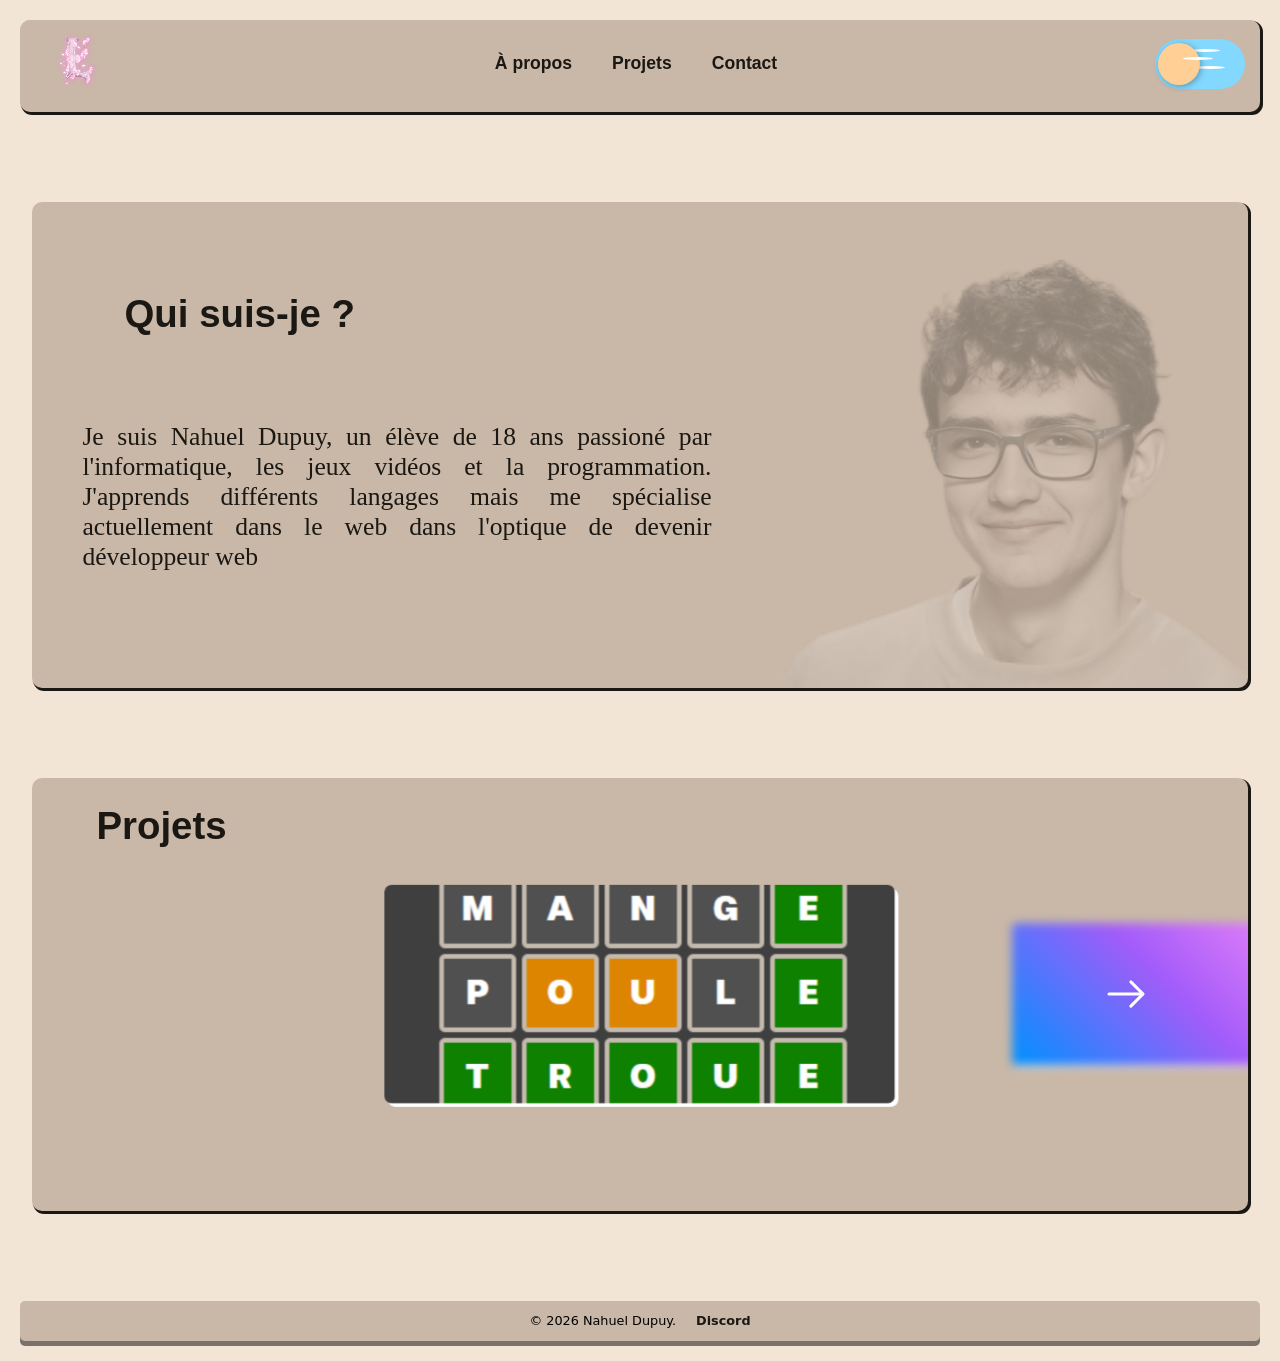
==== commit e3f24e04: "update dispositions + charts background" ====
--- a/main/index.html
+++ b/main/index.html
@@ -73,7 +73,7 @@
             <h1>Qui suis-je ?</h1>
             <br>
             <p>
-                Je suis Nahuel Dupuy, un élève de 17 ans passioné par l'informatique, les jeux vidéos et la
+                Je suis Nahuel Dupuy, un élève de 18 ans passioné par l'informatique, les jeux vidéos et la
                 programmation.
                 J'apprends différents langages mais me spécialise actuellement dans le web dans l'optique de devenir
                 développeur web
--- a/main/style.css
+++ b/main/style.css
@@ -465,6 +465,7 @@
     height: fit-content;
     padding: 0;
     grid-template-columns: 60% 40%;
+    grid-template-columns: 60% 40%;
     grid-template-rows: 1fr;
     position: relative;
     align-items: stretch;
@@ -472,6 +473,7 @@
     justify-content: space-between;
     gap: 20px;
     overflow: hidden;
+    overflow: hidden;
 }
 
 .intro {
@@ -499,6 +501,7 @@
     background-image: url("assets/profile.png");
     background-size: cover;
     background-repeat: no-repeat;
+    background-position: top;
     background-position: top;
     border-radius: 10px;
     transition: all 0.2s ease;
@@ -506,6 +509,12 @@
     filter: grayscale(0.7);
     opacity: 0.3;
     min-height: 300px;
+    overflow: hidden;
+}
+
+#about .img img{
+    opacity: 1;
+    visibility: hidden;
     overflow: hidden;
 }
 
@@ -789,6 +798,8 @@
     }
 
     
+
+    
     /* ---- Menu ---- */
     header {
         position: fixed;
@@ -804,6 +815,10 @@
         top: 0;
         margin: auto;
         padding: 0;
+        position: fixed;
+        top: 0;
+        margin: auto;
+        padding: 0;
         width: 100%;
         border-radius: 10px;
         box-shadow: 0px 2px 0px 1px var(--text-color);
@@ -833,6 +848,7 @@
     }
 
     #about {
+        margin-top: 100px;
         margin-top: 100px;
         display: flex;
         flex-direction: column;
@@ -870,6 +886,7 @@
         min-height: 250px;
         background-size: 100%;
         background-position: center top;
+        background-position: center top;
         border-radius: 0 0 10px 10px;
         margin: 0;
     }
@@ -891,6 +908,7 @@
 
     .carousel-item {
         width: 70%;
+        width: 70%;
         box-shadow: 2px 2px 0 white;
     }
 
@@ -935,6 +953,7 @@
     #about .img {
         min-height: 200px;
         background-size: 100%;
+        background-size: 100%;
     }
 
         #projects .carousel {
@@ -942,6 +961,7 @@
         }
 
     .carousel-item {
+        width: 80%;
         width: 80%;
     }
 
